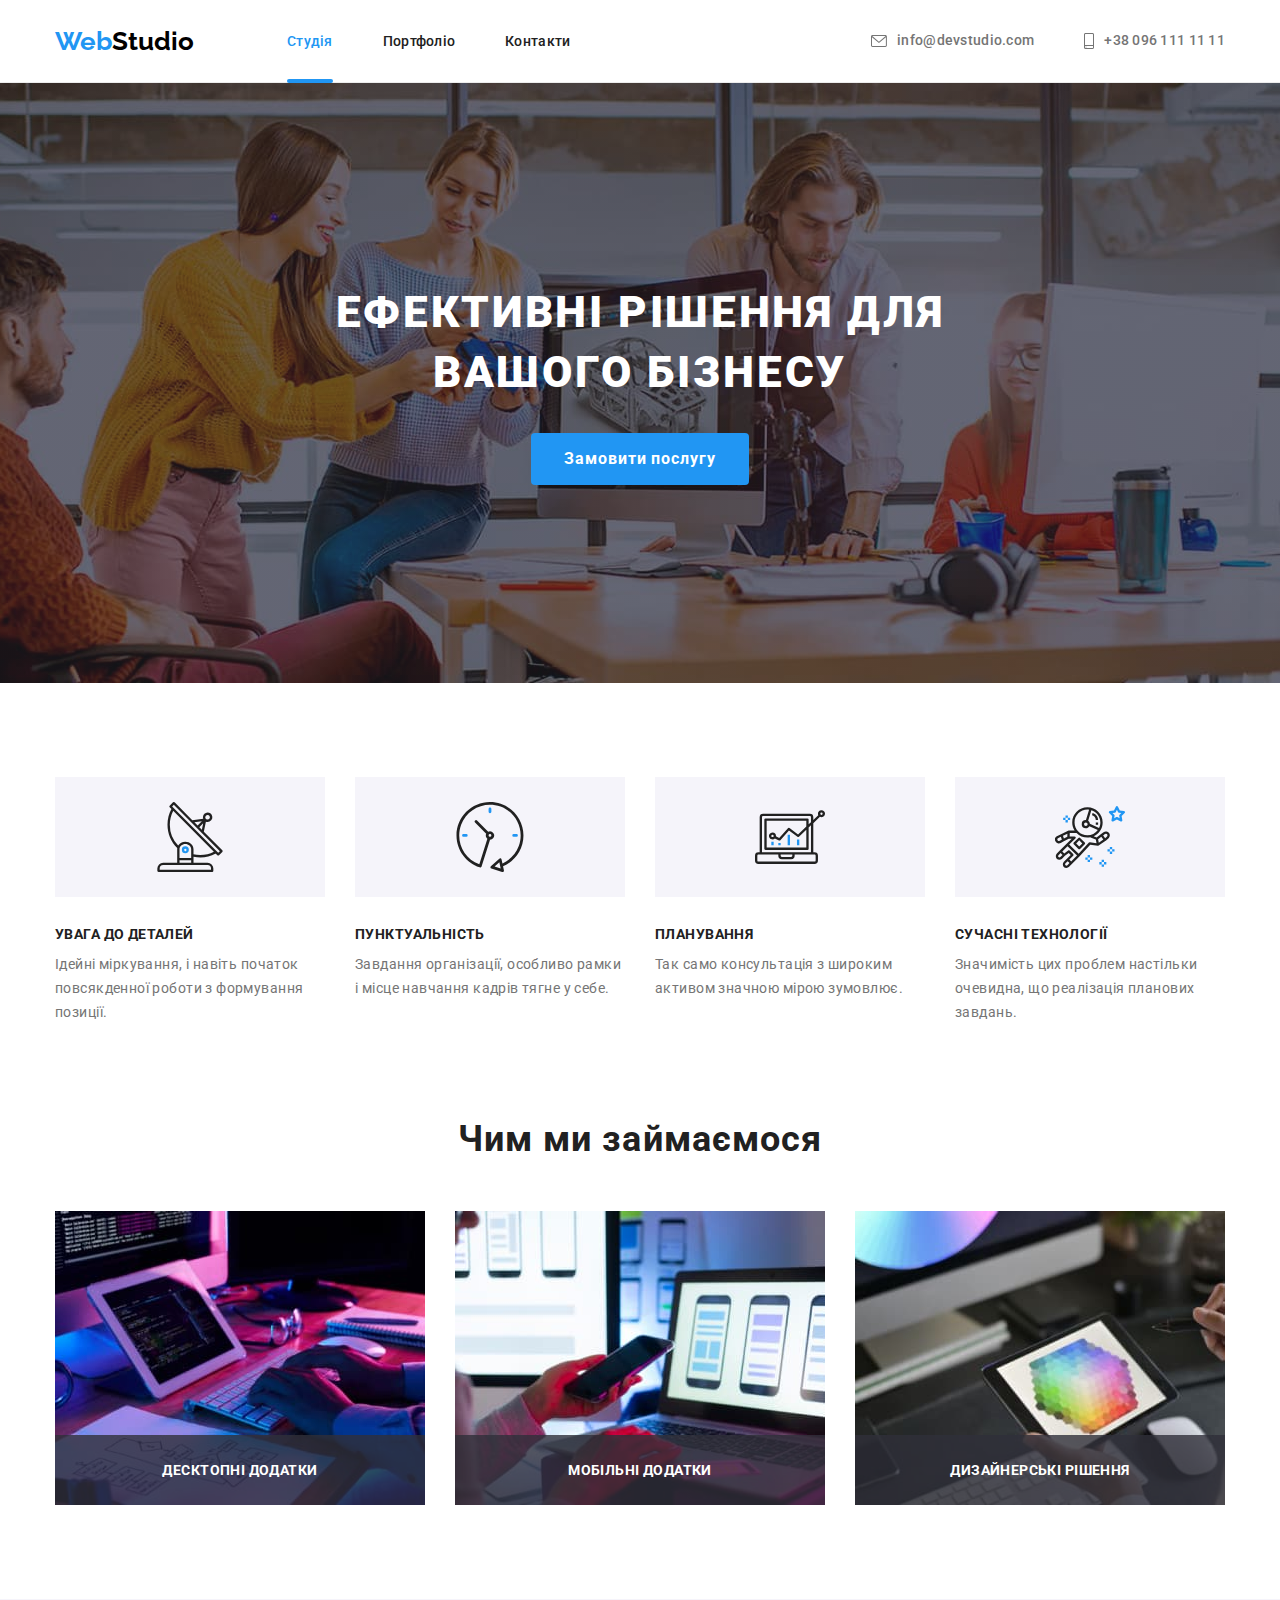
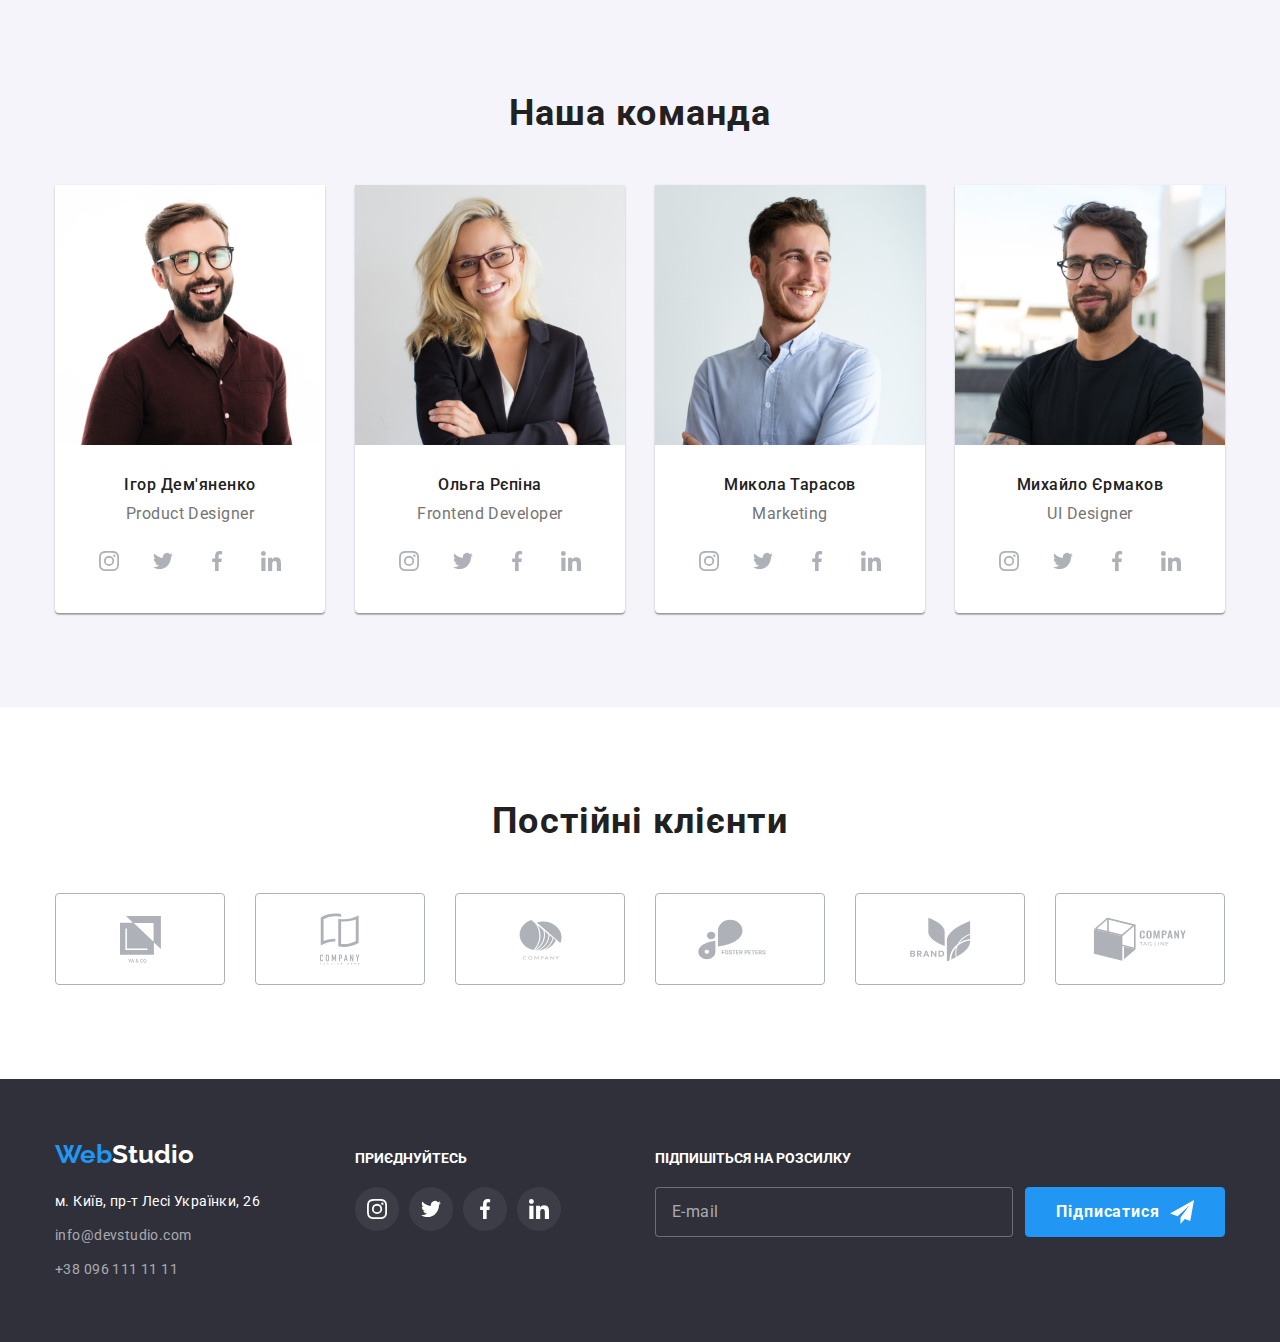
==== index.html @ d7170a90 "Initial commit" ====
<!DOCTYPE html>
<html lang="uk">
  <head>
    <meta charset="UTF-8" />
    <meta http-equiv="X-UA-Compatible" content="IE=edge" />
    <meta name="viewport" content="width=device-width, initial-scale=1.0" />
    <title>Веб Студія</title>
    <link rel="preconnect" href="https://fonts.googleapis.com" />
    <link rel="preconnect" href="https://fonts.gstatic.com" crossorigin />
    <link
      rel="stylesheet"
      href="https://fonts.googleapis.com/css2?family=Raleway:wght@700&family=Roboto:wght@400;500;700;900&display=swap"
    />
    <link
      rel="stylesheet"
      href="https://cdnjs.cloudflare.com/ajax/libs/modern-normalize/1.1.0/modern-normalize.min.css"
    />
    <link rel="stylesheet" href="./css/styles.css" />
  </head>

  <body>
    <header class="page-header">
      <div class="header container">
        <nav class="nav-header">
          <div class="header-logo">
            <a lang="en" href="./index.html" class="logo"
              >Web<span class="header-studio-logo">Studio</span></a
            >
          </div>
          <ul class="nav-list">
            <li class="nav-list-item">
              <a href="#" class="link current">Студія</a>
            </li>
            <li class="nav-list-item">
              <a href="./portfolio.html" class="link">Портфоліо</a>
            </li>
            <li class="nav-list-item"><a href="#" class="link">Контакти</a></li>
          </ul>
        </nav>
        <ul class="header-contacts">
          <li>
            <a href="mailto:info@devstudio.com" class="header-link">
              <svg class="icon-link" width="16" height="12">
                <use href="./images/symbol-defs2.svg#icon-envelope1"></use></svg
              >info@devstudio.com</a
            >
          </li>
          <li>
            <a href="tel:+380961111111" class="header-link">
              <svg class="icon-link" width="10" height="16">
                <use href="./images/symbol-defs2.svg#icon-smartphone"></use>
              </svg>
              +38 096 111 11 11</a
            >
          </li>
        </ul>
      </div>
    </header>
    <main>
      <section class="hero">
        <h1 class="main-heading">Ефективні рішення для вашого бізнесу</h1>
        <button type="button" class="hero-btn" data-modal-open>
          Замовити послугу
        </button>
      </section>
      <section class="properties">
        <div class="properties-style container">
          <h2 class="hidden">Особливості</h2>

          <ul class="property-list">
            <li class="propery-item">
              <div class="property-icon">
                <svg width="70" height="70">
                  <use href="./images/symbol-defs2.svg#icon-antenna"></use>
                </svg>
              </div>
              <h3 class="property-title">УВАГА ДО ДЕТАЛЕЙ</h3>
              <p class="property-dscr">
                Ідейні міркування, і навіть початок повсякденної роботи з
                формування позиції.
              </p>
            </li>
            <li class="propery-item">
              <div class="property-icon">
                <svg width="70" height="70">
                  <use href="./images/symbol-defs2.svg#icon-clock"></use>
                </svg>
              </div>
              <h3 class="property-title">ПУНКТУАЛЬНІСТЬ</h3>
              <p class="property-dscr">
                Завдання організації, особливо рамки і місце навчання кадрів
                тягне у себе.
              </p>
            </li>
            <li class="propery-item">
              <div class="property-icon">
                <svg width="70" height="70">
                  <use href="./images/symbol-defs2.svg#icon-diagram"></use>
                </svg>
              </div>
              <h3 class="property-title">ПЛАНУВАННЯ</h3>
              <p class="property-dscr">
                Так само консультація з широким активом значною мірою зумовлює.
              </p>
            </li>
            <li class="propery-item">
              <div class="property-icon">
                <svg width="70" height="70">
                  <use href="./images/symbol-defs2.svg#icon-astronaut"></use>
                </svg>
              </div>
              <h3 class="property-title">СУЧАСНІ ТЕХНОЛОГІЇ</h3>
              <p class="property-dscr">
                Значимість цих проблем настільки очевидна, що реалізація
                планових завдань.
              </p>
            </li>
          </ul>
        </div>
      </section>
      <section class="whatwedo-section">
        <div class="whatwedo-styles container">
          <h2 class="whatwedo title">Чим ми займаємося</h2>
          <ul class="whatwedo-list">
            <li>
              <div class="whatwedo-dscr-wrap">
                <img
                  src="./images/img.what.we.do1.jpg"
                  alt="Розробник працюе над вебсайтом"
                  width="370"
                />
                <p class="whatwedo-dscr">Десктопні додатки</p>
              </div>
            </li>
            <li>
              <div class="whatwedo-dscr-wrap">
                <img
                  src="./images/img.what.we.do2.jpg"
                  alt="Розробник працює над додатком"
                  width="370"
                />
                <p class="whatwedo-dscr">Мобільні додатки</p>
              </div>
            </li>
            <li>
              <div class="whatwedo-dscr-wrap">
                <img
                  src="./images/img.wkhat.we.do3.jpg"
                  alt="Дизайнер обирає колір"
                  width="370"
                />
                <p class="whatwedo-dscr">Дизайнерські рішення</p>
              </div>
            </li>
          </ul>
        </div>
      </section>
      <section class="ourteam-section">
        <div class="ourteam-block container">
          <h2 class="ourteam title">Наша команда</h2>
          <ul class="ourteam-list">
            <li class="ourteam-item">
              <img
                src="./images/img.our.team1.jpg"
                alt="Ігор Дем'яненко"
                width="270"
              />
              <h3 class="name">Ігор Дем'яненко</h3>
              <p class="position" lang="en">Product Designer</p>
              <ul class="card-list">
                <li class="card-list-item">
                  <a
                    href="#"
                    target="_blank"
                    rel="noopener noreffer nofollow"
                    class="card-link"
                    ><svg class="icon-card" width="20" height="20">
                      <use
                        href="./images/symbol-defs2.svg#icon-instagram"
                      ></use></svg
                  ></a>
                </li>
                <li class="card-list-item">
                  <a
                    href="#"
                    target="_blank"
                    rel="noopener noreffer nofollow"
                    class="card-link"
                  >
                    <svg class="icon-card" width="20" height="20">
                      <use href="./images/symbol-defs2.svg#icon-twitter"></use>
                    </svg>
                  </a>
                </li>
                <li class="card-list-item">
                  <a
                    href="#"
                    target="_blank"
                    rel="noopener noreffer nofollow"
                    class="card-link"
                  >
                    <svg class="icon-card" width="20" height="20">
                      <use href="./images/symbol-defs2.svg#icon-facebook"></use>
                    </svg>
                  </a>
                </li>
                <li class="card-list-item">
                  <a
                    href="#"
                    target="_blank"
                    rel="noopener noreffer nofollow"
                    class="card-link"
                  >
                    <svg class="icon-card" width="20" height="20">
                      <use href="./images/symbol-defs2.svg#icon-linkedin"></use>
                    </svg>
                  </a>
                </li>
              </ul>
            </li>
            <li class="ourteam-item">
              <img
                src="./images/img.our.team2.jpg"
                alt="Ольга Рєпіна"
                width="270"
              />
              <h3 class="name">Ольга Рєпіна</h3>
              <p class="position" lang="en">Frontend Developer</p>
              <ul class="card-list">
                <li class="card-list-item">
                  <a
                    href="#"
                    target="_blank"
                    rel="noopener noreffer nofollow"
                    class="card-link"
                  >
                    <svg class="icon-card" width="20" height="20">
                      <use
                        href="./images/symbol-defs2.svg#icon-instagram"
                      ></use>
                    </svg>
                  </a>
                </li>
                <li class="card-list-item">
                  <a
                    href="#"
                    target="_blank"
                    rel="noopener noreffer nofollow"
                    class="card-link"
                  >
                    <svg class="icon-card" width="20" height="20">
                      <use href="./images/symbol-defs2.svg#icon-twitter"></use>
                    </svg>
                  </a>
                </li>
                <li class="card-list-item">
                  <a
                    href="#"
                    target="_blank"
                    rel="noopener noreffer nofollow"
                    class="card-link"
                  >
                    <svg class="icon-card" width="20" height="20">
                      <use href="./images/symbol-defs2.svg#icon-facebook"></use>
                    </svg>
                  </a>
                </li>
                <li class="card-list-item">
                  <a
                    href="#"
                    target="_blank"
                    rel="noopener noreffer nofollow"
                    class="card-link"
                  >
                    <svg class="icon-card" width="20" height="20">
                      <use href="./images/symbol-defs2.svg#icon-linkedin"></use>
                    </svg>
                  </a>
                </li>
              </ul>
            </li>
            <li class="ourteam-item">
              <img
                src="./images/img.our.team3.jpg"
                alt="Микола Тарасов"
                width="270"
              />
              <h3 class="name">Микола Тарасов</h3>
              <p class="position" lang="en">Marketing</p>
              <ul class="card-list">
                <li class="card-list-item">
                  <a
                    href="#"
                    target="_blank"
                    rel="noopener noreffer nofollow"
                    class="card-link"
                  >
                    <svg class="icon-card" width="20" height="20">
                      <use
                        href="./images/symbol-defs2.svg#icon-instagram"
                      ></use>
                    </svg>
                  </a>
                </li>
                <li class="card-list-item">
                  <a
                    href="#"
                    target="_blank"
                    rel="noopener noreffer nofollow"
                    class="card-link"
                  >
                    <svg class="icon-card" width="20" height="20">
                      <use href="./images/symbol-defs2.svg#icon-twitter"></use>
                    </svg>
                  </a>
                </li>
                <li class="card-list-item">
                  <a
                    href="#"
                    target="_blank"
                    rel="noopener noreffer nofollow"
                    class="card-link"
                  >
                    <svg class="icon-card" width="20" height="20">
                      <use href="./images/symbol-defs2.svg#icon-facebook"></use>
                    </svg>
                  </a>
                </li>
                <li class="card-list-item">
                  <a
                    href="#"
                    target="_blank"
                    rel="noopener noreffer nofollow"
                    class="card-link"
                  >
                    <svg class="icon-card" width="20" height="20">
                      <use href="./images/symbol-defs2.svg#icon-linkedin"></use>
                    </svg>
                  </a>
                </li>
              </ul>
            </li>
            <li class="ourteam-item">
              <img
                src="./images/img.our.team4.jpg"
                alt="Михайло Єрмаков"
                width="270"
              />
              <h3 class="name">Михайло Єрмаков</h3>
              <p class="position" lang="en">UI Designer</p>
              <ul class="card-list">
                <li class="card-list-item">
                  <a
                    href="#"
                    target="_blank"
                    rel="noopener noreffer nofollow"
                    class="card-link"
                  >
                    <svg class="icon-card" width="20" height="20">
                      <use
                        href="./images/symbol-defs2.svg#icon-instagram"
                      ></use>
                    </svg>
                  </a>
                </li>
                <li class="card-list-item">
                  <a
                    href="#"
                    target="_blank"
                    rel="noopener noreffer nofollow"
                    class="card-link"
                  >
                    <svg class="icon-card" width="20" height="20">
                      <use href="./images/symbol-defs2.svg#icon-twitter"></use>
                    </svg>
                  </a>
                </li>
                <li class="card-list-item">
                  <a
                    href="#"
                    target="_blank"
                    rel="noopener noreffer nofollow"
                    class="card-link"
                  >
                    <svg class="icon-card" width="20" height="20">
                      <use href="./images/symbol-defs2.svg#icon-facebook"></use>
                    </svg>
                  </a>
                </li>
                <li class="card-list-item">
                  <a
                    href="#"
                    target="_blank"
                    rel="noopener noreffer nofollow"
                    class="card-link"
                  >
                    <svg class="icon-card" width="20" height="20">
                      <use href="./images/symbol-defs2.svg#icon-linkedin"></use>
                    </svg>
                  </a>
                </li>
              </ul>
            </li>
          </ul>
        </div>
      </section>
      <section class="our-clients">
        <div class="container">
          <h2 class="clients title">Постійні клієнти</h2>
          <ul class="clients-list">
            <li class="clients-list-item">
              <a
                href="#"
                target="_blank"
                rel="noopener noreffer nofollow"
                class="clients-link"
              >
                <svg class="icon-clients" width="41" height="47">
                  <use href="./images/symbol-defs2.svg#icon-group1"></use>
                </svg>
              </a>
            </li>
            <li class="clients-list-item">
              <a
                href="#"
                target="_blank"
                rel="noopener noreffer nofollow"
                class="clients-link"
              >
                <svg class="icon-clients" width="40" height="52">
                  <use href="./images/symbol-defs2.svg#icon-group2"></use>
                </svg>
              </a>
            </li>
            <li class="clients-list-item">
              <a
                href="#"
                target="_blank"
                rel="noopener noreffer nofollow"
                class="clients-link"
              >
                <svg class="icon-clients" width="43" height="41">
                  <use href="./images/symbol-defs2.svg#icon-group3"></use>
                </svg>
              </a>
            </li>
            <li class="clients-list-item">
              <a
                href="#"
                target="_blank"
                rel="noopener noreffer nofollow"
                class="clients-link"
              >
                <svg class="icon-clients" width="84" height="41">
                  <use href="./images/symbol-defs2.svg#icon-group4"></use>
                </svg>
              </a>
            </li>
            <li class="clients-list-item">
              <a
                href="#"
                target="_blank"
                rel="noopener noreffer nofollow"
                class="clients-link"
              >
                <svg class="icon-clients" width="63" height="45">
                  <use href="./images/symbol-defs2.svg#icon-group5"></use>
                </svg>
              </a>
            </li>
            <li class="clients-list-item">
              <a
                href="#"
                target="_blank"
                rel="noopener noreffer nofollow"
                class="clients-link"
              >
                <svg class="icon-clients" width="94" height="44">
                  <use href="./images/symbol-defs2.svg#icon-group6"></use>
                </svg>
              </a>
            </li>
          </ul>
        </div>
      </section>
    </main>
    <footer class="footer">
      <div class="footer-items container">
        <div class="footer-blocks-item">
          <div class="logo-footer">
            <a lang="en" href="./index.html" class="logo"
              >Web<span class="footer-studio-logo">Studio</span>
            </a>
          </div>
          <address class="adress">
            <ul class="adress-list">
              <li>
                <a
                  href="https://www.google.com/maps/place/Lesi+Ukrainky+Blvd,+26,+Kyiv,+Ukraine,+02000/@50.4265605,30.5364733,16.65z/data=!4m5!3m4!1s0x40d4cf0e033ecbe9:0x57a4dffefec77da0!8m2!3d50.4265807!4d30.5383858"
                  class="adress-link"
                  target="_blank"
                  rel="noreferrer noopener"
                  >м. Київ, пр-т Лесі Українки, 26
                </a>
              </li>
              <li>
                <a href="mailto:info@devstudio.com" class="footer-link"
                  >info@devstudio.com
                </a>
              </li>
              <li>
                <a href="tel:+380961111111" class="footer-link"
                  >+38 096 111 11 11
                </a>
              </li>
            </ul>
          </address>
        </div>
        <div class="footer-blocks-item">
          <p class="join-item">приєднуйтесь</p>
          <ul class="footer-social-list">
            <li class="social-item">
              <a
                href="#"
                target="_blank"
                rel="noopener noreffer nofollow"
                class="footer-social-link"
              >
                <svg class="icon-social" width="20" height="20">
                  <use href="./images/symbol-defs2.svg#icon-instagram"></use>
                </svg>
              </a>
            </li>
            <li class="social-item">
              <a
                href="#"
                target="_blank"
                rel="noopener noreffer nofollow"
                class="footer-social-link"
              >
                <svg class="icon-social" width="20" height="20">
                  <use href="./images/symbol-defs2.svg#icon-twitter"></use>
                </svg>
              </a>
            </li>
            <li class="social-item">
              <a
                href="#"
                target="_blank"
                rel="noopener noreffer nofollow"
                class="footer-social-link"
              >
                <svg class="icon-social" width="20" height="20">
                  <use href="./images/symbol-defs2.svg#icon-facebook"></use>
                </svg>
              </a>
            </li>
            <li class="social-item">
              <a
                href="#"
                target="_blank"
                rel="noopener noreffer nofollow"
                class="footer-social-link"
              >
                <svg class="icon-social" width="20" height="20">
                  <use href="./images/symbol-defs2.svg#icon-linkedin"></use>
                </svg>
              </a>
            </li>
          </ul>
        </div>
        <div class="footer-blocks-item">
          <p class="join-item">Підпишіться на розсилку</p>
          <form
            name="signup_form"
            class="signup_form"
            autocomplete="off"
            novalidate
          >
            <input
              type="email"
              class="footer-input"
              name="email"
              placeholder="E-mail"
            />
            <button type="submit" class="btn-submit">
              Підписатися
              <svg class="icon-submit" width="24" height="24">
                <use href="./images/symbol-defs2.svg#icon-icon-send"></use>
              </svg>
            </button>
          </form>
        </div>
      </div>
    </footer>
    <div class="backdrop is-hidden" data-modal>
      <div class="modal">
        <button type="button" class="btn-modal-close" data-modal-close>
          <svg width="18" height="18">
            <use href="./images/symbol-defs2.svg#icon-close-black"></use>
          </svg>
        </button>
        <p class="modal-title">Залиште свої дані, ми вам передзвонимо</p>
        <form>
          <div class="modal-label">
            <label for="user_name">Ім'я</label>
            <div class="input-wrap">
              <input type="text" name="user_name" id="user_name" />
              <svg width="18" height="18" class="icon-input">
                <use
                  href="./images/symbol-defs2.svg#icon-person-black-18dp-1"
                ></use>
              </svg>
            </div>
          </div>
          <div class="modal-label">
            <label for="user_tel">Телефон</label>
            <div class="input-wrap">
              <input type="tel" name="phone" id="user_tel" />
              <svg width="18" height="18" class="icon-input">
                <use
                  href="./images/symbol-defs2.svg#icon-phone-black-18dp-1"
                ></use>
              </svg>
            </div>
          </div>
          <div class="modal-label">
            <label for="user_email">Пошта</label>
            <div class="input-wrap">
              <input type="email" name="email" id="user_email" />
              <svg width="18" height="18" class="icon-input">
                <use
                  href="./images/symbol-defs2.svg#icon-email-black-18dp-1"
                ></use>
              </svg>
            </div>
          </div>

          <label class="modal-label">
            Коментар
            <textarea
              name="feedback"
              class="zoom"
              rows="5"
              placeholder="Введіть текст"
            ></textarea>
          </label>
          <label class="checkbox-label">
            <input
              type="checkbox"
              class="checkbox"
              name="mark-box"
              value="agreement"
            />
            <span class="icon"></span>
            Погоджуюся з розсилкою та приймаю
            <a href="" class="input-link"> Умови договору</a>
          </label>
          <button type="submit" class="modal-btn">Відправити</button>
        </form>
      </div>
    </div>
    <script src="./js/modal.js"></script>
  </body>
</html>
---- css/styles.css ----
/* #FFFFFF main-white */
/* #2196F3  main-blue*/
/* #212121  title-black*/
/* #757575  primery-text-color*/
/* #EEEEEE btns-grey */
/* #F5F4FA ourteam-background */
/* #000000 logo-black */
/* #2F303A footer-hero-bckgrnd-blck */
:root {
    --primery-text-color: #757575;
    --title-black-color: #212121;
    --main-white-coloor: #FFFFFF;
    --main-blue-color: #2196F3;
    --logo-black-color: #000000;
    --footer-hero-background-color: #2F303A;
    --ourteam-background-color: #F5F4FA;
    --buttons-grey-color: #EEEEEE;
    --footer-link-color: rgba(255, 255, 255, 0.6);
    --header-border-line: #ECECEC;
    --filter-background-color: #F5F5F5
}

body {
    font-family: 'Roboto', sans-serif;
    background-color: var(--main-white-coloor);
    color: var(--primery-text-color);
}

ul {
    list-style: none;
    padding-left: 0;
}

h1,
h2,
h3,
h4,
h5,
h6,
p,
ul {
    margin: 0;
}

.container {
    width: 1200px;
    padding-left: 15px;
    padding-right: 15px;
    margin-right: auto;
    margin-left: auto;
}

.page-header {
    border-bottom: 1px solid var(--header-border-line);
    align-items: center;
}

.header {
    display: flex;
    align-items: center;
    justify-content: space-between;
}

.header-logo {
    margin-right: 93px;
    display: flex;
    align-items: center;

}

.header-studio-logo {
    transition: color 250ms cubic-bezier(0.4, 0, 0.2, 1);
}

.header-studio-logo {
    color: var(--logo-black-color);
}

.nav-header {
    display: flex;
}

.nav-list {
    display: flex;
    align-items: center;
}

.link {
    display: block;
    padding: 35px 0 35px 0;
}

.nav-list li:not(:first-child) {
    margin-left: 50px;

}

.header-contacts {
    display: flex;

}

.header-contacts li:not(:first-child) {
    margin-left: 50px;

}

.logo {
    font-family: 'Raleway', sans-serif;
    font-weight: 700;
    font-size: 26px;
    line-height: 1.19;
    text-decoration: none;
    color: var(--main-blue-color);
    transition: color 250ms cubic-bezier(0.4, 0, 0.2, 1);
    ;

}


.logo:hover .header-studio-logo,
.logo:focus .header-studio-logo {
    color: var(--main-blue-color);
}




.nav-list .link.current {
    position: relative;
    color: var(--main-blue-color);
}

.nav-list .link {
    font-family: 'Roboto', sans-serif;
    font-style: normal;
    font-weight: 500;
    font-size: 14px;
    line-height: 0.88;
    letter-spacing: 0.02em;
    color: var(--title-black-color);
    text-decoration: none;
    transition: color 250ms cubic-bezier(0.4, 0, 0.2, 1);
    ;
}

.link:hover,
.link:focus {
    color: var(--main-blue-color);
}


.nav-list .link.current::after {
    content: '';
    position: absolute;
    display: inline-block;
    bottom: -1px;
    left: 0;
    width: 100%;
    height: 4px;
    border-radius: 2px;
    background-color: var(--main-blue-color);

}

.header-contacts .header-link {
    font-family: 'Roboto', sans-serif;
    font-style: normal;
    font-weight: 500;
    display: flex;
    align-items: center;
    font-size: 14px;
    line-height: 1.14;
    letter-spacing: 0.02em;
    color: var(--primery-text-color);
    text-decoration: none;
    transition: color 250ms cubic-bezier(0.4, 0, 0.2, 1);
}

.header-link:hover,
.header-link:focus {
    color: var(--main-blue-color);
}

.icon-link {
    margin-right: 10px;
    fill: currentColor;
}


/* hero section */
.hero {
    background-color: #C4C4C4;
    text-align: center;
    padding: 200px 0 200px 0;
    background-image: linear-gradient(to right, rgba(47, 48, 58, 0.4), rgba(47, 48, 58, 0.4)), url(../images/background.img.jpg);
    height: 600px;
    max-width: 1600px;
    margin-left: auto;
    margin-right: auto;
    background-size: cover;
    background-position: center;
    background-repeat: no-repeat;
}

.main-heading {
    font-family: 'Roboto', sans-serif;
    font-style: normal;
    font-weight: 900;
    font-size: 44px;
    line-height: 1.36;

    letter-spacing: 0.06em;
    text-transform: uppercase;
    color: var(--main-white-coloor);
    margin-bottom: 30px;
    margin-left: auto;
    margin-right: auto;

    max-width: 696px;
}

.hero-btn {
    background-color: var(--main-blue-color);
    font-family: 'Roboto', sans-serif;
    font-style: normal;
    font-weight: 700;
    font-size: 16px;
    line-height: 1.88;
    align-items: center;
    text-align: center;
    letter-spacing: 0.06em;
    color: var(--main-white-coloor);
    cursor: pointer;

    border: 1px solid transparent;
    border-radius: 4px;
    display: inline-block;
    padding: 10px 32px;
    min-width: 216px;
}

.hero-btn:hover,
.hero-btn:focus {
    box-shadow: 0px 4px 4px rgba(0, 0, 0, 0.15);
}

.hero-btn:active {
    background-color: #188CE8;
}

/* section особливості */
.hidden {
    position: absolute;
    width: 1px;
    height: 1px;
    margin: -1px;
    border: 0;
    padding: 0;

    white-space: nowrap;
    clip-path: inset(100%);
    clip: rect(0 0 0 0);
    overflow: hidden;
}

.properties {

    padding: 94px 0 94px 0;

}

.property-list {
    display: flex;
    gap: 30px;
}

.property-icon {
    display: flex;
    width: 270px;
    height: 120px;
    background-color: var(--ourteam-background-color);
    justify-content: center;
    align-items: center;
    margin-bottom: 30px;
}

.property-item {
    max-width: 270px;
}

.property-title {
    font-family: 'Roboto', sans-serif;
    font-style: normal;
    font-weight: 700;
    font-size: 14px;
    line-height: 1.14;
    letter-spacing: 0.03em;
    text-transform: uppercase;
    color: var(--title-black-color);
    margin-bottom: 10px;
}

.property-dscr {
    font-size: 14px;
    line-height: 1.71;
    letter-spacing: 0.03em;
}

/* section Чим ми займаємося */
.whatwedo-section {
    padding-top: 0;
    padding-bottom: 94px;

}

.title {
    font-family: 'Roboto', sans-serif;
    font-style: normal;
    font-weight: 700;
    font-size: 36px;
    line-height: 1.166;
    text-align: center;
    letter-spacing: 0.03em;
    color: var(--title-black-color);
    margin-bottom: 50px;
}



.whatwedo-list {
    display: flex;
    justify-content: space-between;
    gap: 30px;
}

.whatwedo-dscr-wrap {
    position: relative;
}

.whatwedo-list img {
    display: block;

}

.whatwedo-dscr {
    position: absolute;
    bottom: 0;
    left: 0;
    width: 100%;
    height: 70px;
    display: flex;
    justify-content: center;
    align-items: center;
    text-transform: uppercase;
    font-family: 'Roboto', sans-serif;
    font-weight: 700;
    font-size: 14px;
    line-height: 1.17;
    letter-spacing: 0.03em;
    background-color: rgba(47, 48, 58, 0.8);
    color: var(--main-white-coloor);
}

/* section Наша команда */
.ourteam-section {
    padding: 94px 0 94px 0;
    background-color: var(--ourteam-background-color);
}



.ourteam-list {
    display: flex;
    justify-content: space-between;
    gap: 30px;

}

.ourteam-item {
    background: #FFFFFF;
    box-shadow: 0px 2px 1px rgba(0, 0, 0, 0.2), 0px 1px 1px rgba(0, 0, 0, 0.14), 0px 1px 3px rgba(0, 0, 0, 0.12);
    border-radius: 0px 0px 4px 4px;

}

.ourteam-item img {
    display: block;
    margin-bottom: 30px;
}


.name {
    font-family: 'Roboto', sans-serif;
    font-style: normal;
    font-weight: 500;
    font-size: 16px;
    line-height: 1.19;
    letter-spacing: 0.03em;
    color: var(--title-black-color);
    text-align: center;
    margin-bottom: 10px;
}

.position {
    font-size: 16px;
    line-height: 1.19;
    letter-spacing: 0.03em;
    text-align: center;
    margin-bottom: 16px;
}

.card-list {
    display: flex;
    justify-content: center;
    gap: 10px;
    margin-bottom: 30px;
}


.card-list-item {
    width: 44px;
    height: 44px;
}

.card-link {
    fill: currentColor;
}

.card-link {
    display: flex;
    justify-content: center;
    align-items: center;
    width: 100%;
    height: 100%;
    color: #AFB1B8;
    border-radius: 50%;
    transition: background-color 250ms cubic-bezier(0.4, 0, 0.2, 1), color 250ms cubic-bezier(0.4, 0, 0.2, 1);
}

.card-link:hover,
.card-link:focus {
    background-color: var(--main-blue-color);
    color: var(--main-white-coloor);

}

/* our clients */
.our-clients {
    padding-top: 94px;
    padding-bottom: 94px;
}

.clients-list {
    display: flex;
    justify-content: center;
    gap: 30px;
}

.clients-list-item {
    width: 170px;
    height: 92px;

}

.clients-link {
    display: flex;
    color: #AFB1B8;
    border: 1px solid #AFB1B8;
    border-radius: 4px;
    justify-content: center;
    align-items: center;
    width: 100%;
    height: 100%;
    transition: color 250ms cubic-bezier(0.4, 0, 0.2, 1), border-color 250ms cubic-bezier(0.4, 0, 0.2, 1);
}

.icon-clients {
    fill: currentColor;
}

.clients-link:hover,
.clients-link:focus {
    color: var(--main-blue-color);
    border-color: var(--main-blue-color);
}



/* footer */
.footer-items {
    display: flex;

    align-items: baseline;

}

.join-item {
    font-size: 14px;
    font-weight: 700;
    line-height: 1.14;
    text-transform: uppercase;
    color: var(--main-white-coloor);
    margin-bottom: 20px;
}

.footer-social-list {
    display: flex;
    justify-content: flex-start;
    gap: 10px;
}

.social-item {
    width: 44px;
    height: 44px;
}

.footer-social-link {
    display: flex;
    justify-content: center;
    align-items: center;
    color: var(--main-white-coloor);
    width: 100%;
    height: 100%;
    border-radius: 50%;
    background-color: #FFFFFF10;
    transition: background-color 250ms cubic-bezier(0.4, 0, 0.2, 1);
}

.footer-social-link:hover,
.footer-social-link:focus {
    background-color: var(--main-blue-color);
}

.icon-social {
    fill: currentColor;
}

.logo:hover .footer-studio-logo,
.logo:focus .footer-studio-logo {
    color: var(--main-blue-color);
}

.footer {
    background-color: var(--footer-hero-background-color);
    padding: 60px 0 60px 0;
}

.footer-blocks-item:first-child {
    margin-right: 95px;
}

.footer-blocks-item:last-child {
    margin-left: auto;
}

.footer-studio-logo {
    color: var(--main-white-coloor);
    transition: color 250ms cubic-bezier(0.4, 0, 0.2, 1);

}

.logo-footer {
    margin-bottom: 20px;
}

.adress-link {
    font-family: 'Roboto', sans-serif;
    font-style: normal;
    font-size: 14px;
    line-height: 1.71;
    letter-spacing: 0.03em;
    color: var(--main-white-coloor);
    text-decoration: none;
    transition: color 250ms cubic-bezier(0.4, 0, 0.2, 1);
}

.adress-list li:not(:last-child) {
    margin-bottom: 10px;
}

.adress-link:hover,
.adress-link:focus {
    color: var(--main-blue-color);
}

.footer-link {
    font-family: 'Roboto', sans-serif;
    font-style: normal;
    font-size: 14px;
    line-height: 1.71;
    letter-spacing: 0.03em;
    color: var(--footer-link-color);
    text-decoration: none;
    transition: color 250ms cubic-bezier(0.4, 0, 0.2, 1);
}

.footer-link:hover,
.footer-link:focus {
    color: var(--main-blue-color);
}

.signup_form {
    display: flex;
}

.signup_form input {
    margin-right: 12px;
}

.footer-input {
    min-width: 358px;
    min-height: 50px;
    padding-left: 16px;
    outline: none;
    border: 1px solid rgba(255, 255, 255, 0.3);
    border-radius: 4px;
    font-family: 'Roboto', sans-serif;
    font-weight: 400;
    font-size: 16px;
    line-height: 1.25;
    letter-spacing: 0.03em;
    background-color: var(--footer-hero-background-color);
    color: var(--main-white-coloor);
    transition: border-color 250ms cubic-bezier(0.4, 0, 0.2, 1);
    ;

}

.footer-input:hover,
.footer-input:focus {
    border-color: #2196F3;
}

.footer-input::placeholder {
    font-family: 'Roboto', sans-serif;
    font-weight: 400;
    font-size: 16px;
    line-height: 1.25;
    letter-spacing: 0.03em;
    color: rgba(255, 255, 255, 0.6);
}

.btn-submit {
    display: flex;
    justify-content: center;
    align-items: center;
    min-width: 200px;
    min-height: 50px;
    padding: 0;
    font-family: 'Roboto', sans-serif;
    font-weight: 700;
    font-size: 16px;
    line-height: 1.88;
    letter-spacing: 0.06em;
    border: 1px solid var(--main-blue-color);
    border-radius: 4px;
    background-color: var(--main-blue-color);
    color: var(--main-white-coloor);
    gap: 10px;
    box-shadow: none;
    transition: shadow 250ms cubic-bezier(0.4, 0, 0.2, 1);
    cursor: pointer;
}

.btn-submit:hover,
.btn-submit:focus {
    box-shadow: 0 4px 4px 0 rgba(0, 0, 0, 0.25);
}

/* filter section */



.portfolio-sectiion {
    padding-top: 94px;
    padding-bottom: 94px;
}

.filer-btn-list {
    display: flex;
    justify-content: center;

    gap: 8px;
    margin-bottom: 50px;
}

.filter-btn {
    font-family: 'Roboto', sans-serif;
    font-style: normal;
    font-weight: 500;
    font-size: 16px;
    line-height: 1.62;
    text-align: center;
    letter-spacing: 0.03em;
    color: var(--title-black-color);
    background-color: var(--buttons-grey-color);
    cursor: pointer;
    border-color: transparent;
    padding: 6px 22px 6px 22px;
    border-radius: 4px;
    box-shadow: none;
    transition: background-color 250ms cubic-bezier(0.4, 0, 0.2, 1), color 250ms cubic-bezier(0.4, 0, 0.2, 1), box-shadow 250ms cubic-bezier(0.4, 0, 0.2, 1);
}

.filter-btn:hover,
.filter-btn:focus {
    background-color: var(--main-blue-color);
    color: var(--main-white-coloor);
    box-shadow: 0px 2px 2px rgba(0, 0, 0, 0.12), 0px 1px 2px rgba(0, 0, 0, 0.08), 0px 3px 1px rgba(0, 0, 0, 0.1);
}

.filter-list {
    display: flex;
    flex-wrap: wrap;


}

.filter-list li {


    margin-right: 30px;
    margin-bottom: 30px;
    width: 370px;
}


.filter-list li:nth-child(3n) {
    margin-right: 0;
}

.filter-list li:nth-last-child(-n+3) {
    margin-bottom: 0;
}

.filter-list img {
    display: block;
}

.filter-item {
    font-family: 'Roboto', sans-serif;
    font-style: normal;
    font-weight: 700;
    font-size: 18px;
    line-height: 2;
    letter-spacing: 0.06em;
    color: var(--title-black-color);
}

.card-border {
    background: #FFFFFF;
    border-left: 1px solid #EEEEEE;
    border-bottom: 1px solid #EEEEEE;
    border-right: 1px solid #EEEEEE;
    padding: 20px 24px 20px 24px;

}

.portfolio-card-link {
    display: block;
    text-decoration: none;
    box-shadow: none;
    transition: box-shadow 250ms cubic-bezier(0.4, 0, 0.2, 1);

}

.portfolio-card-link:hover,
.portfolio-card-link:focus {
    box-shadow: 1px 4px 6px rgba(0, 0, 0, 0.16), 0px 4px 4px rgba(0, 0, 0, 0.06), 0px 1px 1px rgba(0, 0, 0, 0.12);


}

.product-thumb {
    position: relative;
    overflow: hidden;
}

.product-dscr {
    position: absolute;
    display: inline-block;
    top: 0;
    left: 0;
    transform: translateY(100%);
    width: 100%;
    height: 100%;
    background-color: rgba(33, 150, 243, 0.9);
    font-family: 'Roboto', sans-serif;
    font-weight: 400;
    font-size: 18px;
    line-height: 1.56;
    letter-spacing: 0.03em;
    color: rgba(255, 255, 255, 1);
    padding: 63px 24px;
    transition: transform 250ms cubic-bezier(0.4, 0, 0.2, 1);
}



.portfolio-card-link:hover .product-dscr {
    transform: translateY(0);
}

.item-dscr {
    font-family: 'Roboto', sans-serif;
    font-style: normal;
    font-size: 16px;
    line-height: 1.88;
    letter-spacing: 0.03em;
    color: var(--primery-text-color);
    margin-top: 4px;
}

/* modal */


.backdrop {
    position: fixed;
    top: 0;
    left: 0;
    width: 100%;
    height: 100%;
    background-color: rgba(0, 0, 0, 0.2);
    opacity: 1;
    transition: opacity 250ms cubic-bezier(0.4, 0, 0.2, 1);
}

.modal {
    position: absolute;
    top: 50%;
    left: 50%;

    width: 528px;
    min-height: 581px;
    padding: 40px;
    border-radius: 4px;
    background-color: rgba(255, 255, 255, 1);
    transform: translate(-50%, -50%);
    transition: transform 250ms cubic-bezier(0.4, 0, 0.2, 1);

}



.modal form {
    display: flex;
    flex-direction: column;
}

.backdrop.is-hidden .modal {
    transform: translate(-50%, 100%);
}

.backdrop.is-hidden {
    opacity: 0;
    pointer-events: none;
}

.btn-modal-close {
    position: absolute;
    top: 8px;
    right: 8px;
    padding: 0;
    display: flex;
    justify-content: center;
    align-items: center;
    min-width: 30px;
    min-height: 30px;
    border: 1px solid rgba(0, 0, 0, 0.1);
    border-radius: 50%;
    background-color: rgba(255, 255, 255, 1);
    cursor: pointer;




}

.btn-modal-close svg {
    fill: var(--logo-black-color);
    transition: fill 250ms cubic-bezier(0.4, 0, 0.2, 1);
}

.btn-modal-close:hover svg,
.btn-modal-close:focus svg {
    fill: var(--main-blue-color);
}

.modal-title {
    text-align: center;
    margin-bottom: 12px;
    font-family: 'Roboto', sans-serif;
    font-weight: 700;
    font-size: 20px;
    line-height: 1.17;
    letter-spacing: 0.03em;
    color: rgba(33, 33, 33, 1)
}

.modal-label>label {
    display: block;
    margin-bottom: 4px;

}

.modal-label input {
    display: flex;
    flex-direction: column;
    border: 1px solid rgba(33, 33, 33, 0.2);
    border-radius: 4px;
    margin-bottom: 10px;

    width: 100%;
    height: 40px;
    font-weight: 400;
    font-size: 12px;
    line-height: 14.06px;
    letter-spacing: 0.01em;
    color: var(--logo-black-color);
    padding: 0 0 0 42px;
    outline: none;
    transition: border-color 250ms cubic-bezier(0.4, 0, 0.2, 1);

}


.modal-label input:focus {
    border-color: rgba(33, 150, 243, 1);
}



.input-wrap {
    position: relative;
}

.icon-input {
    position: absolute;
    top: 50%;
    left: 12px;
    transform: translateY(-50%);
    cursor: pointer;
    fill: rgba(33, 33, 33, 1);
    transition: fill 250ms cubic-bezier(0.4, 0, 0.2, 1);
}

input:focus+.icon-input {

    fill: rgba(33, 150, 243, 1);
}

.modal-coment,
.modal-label {
    font-weight: 400;
    font-size: 12px;
    line-height: 1.17;
    letter-spacing: 0.01em;

}

.zoom {
    height: 120px;
    width: 100%;
    resize: none;
    margin-top: 4px;
    margin-bottom: 20px;
    padding: 12px 16px;
    border: 1px solid rgba(33, 33, 33, 0.2);
    border-radius: 4px;
    font-size: 12px;
    line-height: 1.17;
    letter-spacing: 0.01em;
    color: var(--logo-black-color);
    outline: none;
    transition: border-color 250ms cubic-bezier(0.4, 0, 0.2, 1);

}

.zoom:focus {
    border-color: rgba(33, 150, 243, 1);
}

.zoom::placeholder {
    font-family: 'Roboto', sans-serif;
    font-weight: 400;
    font-size: 12px;
    line-height: 1.17;
    letter-spacing: 0.01em;
    color: rgba(117, 117, 117, 0.5);


}



.checkbox {
    appearance: none;
    position: absolute;

}

.icon {
    display: inline-block;
    width: 16px;
    height: 15px;
    border-radius: 2px;

    background-image: url(../images/Vector-use.svg);
    margin-left: 13px;
    margin-right: 7px;
}

.checkbox:focus+.icon {
    outline: 2px solid rgba(24, 140, 232, 1);
    ;
}




.checkbox:checked+.icon {
    background-image: url(../images/icon-check-use.svg);

}

.checkbox-label {
    display: flex;
    align-items: center;
    margin-bottom: 30px;
    font-weight: 400;
    font-size: 14px;
    line-height: 24px;
    letter-spacing: 0.03em;
    height: 24px;
}

.input-link {
    position: relative;
    display: block;
    margin-left: 4px;
    text-decoration: none;
    color: rgba(33, 150, 243, 1);

}


.input-link:after {
    content: '';
    position: absolute;
    display: inline-block;
    bottom: 4px;
    left: 0;
    width: 100%;
    height: 0.5px;
    background-color: rgba(33, 150, 243, 1);
}

.modal-btn {
    margin: auto;
    padding: 0;
    display: flex;
    align-items: center;
    justify-content: center;
    width: 200px;
    height: 50px;
    font-family: 'Roboto', sans-serif;
    font-weight: 700;
    font-size: 16px;
    line-height: 30px;
    letter-spacing: 0.06em;
    color: var(--main-white-coloor);

    border: var(--main-white-coloor);
    cursor: pointer;
    background-color: var(--main-blue-color);
    border-radius: 4px;
    box-shadow: none;
    transition: box-shadow 250ms cubic-bezier(0.4, 0, 0.2, 1), background-color 250ms cubic-bezier(0.4, 0, 0.2, 1);

}

.modal-btn:hover,
.modal-btn:focus {
    box-shadow: 0 4px 4px 0 rgba(0, 0, 0, 0.15);
    background-color: rgba(24, 140, 232, 1);
}
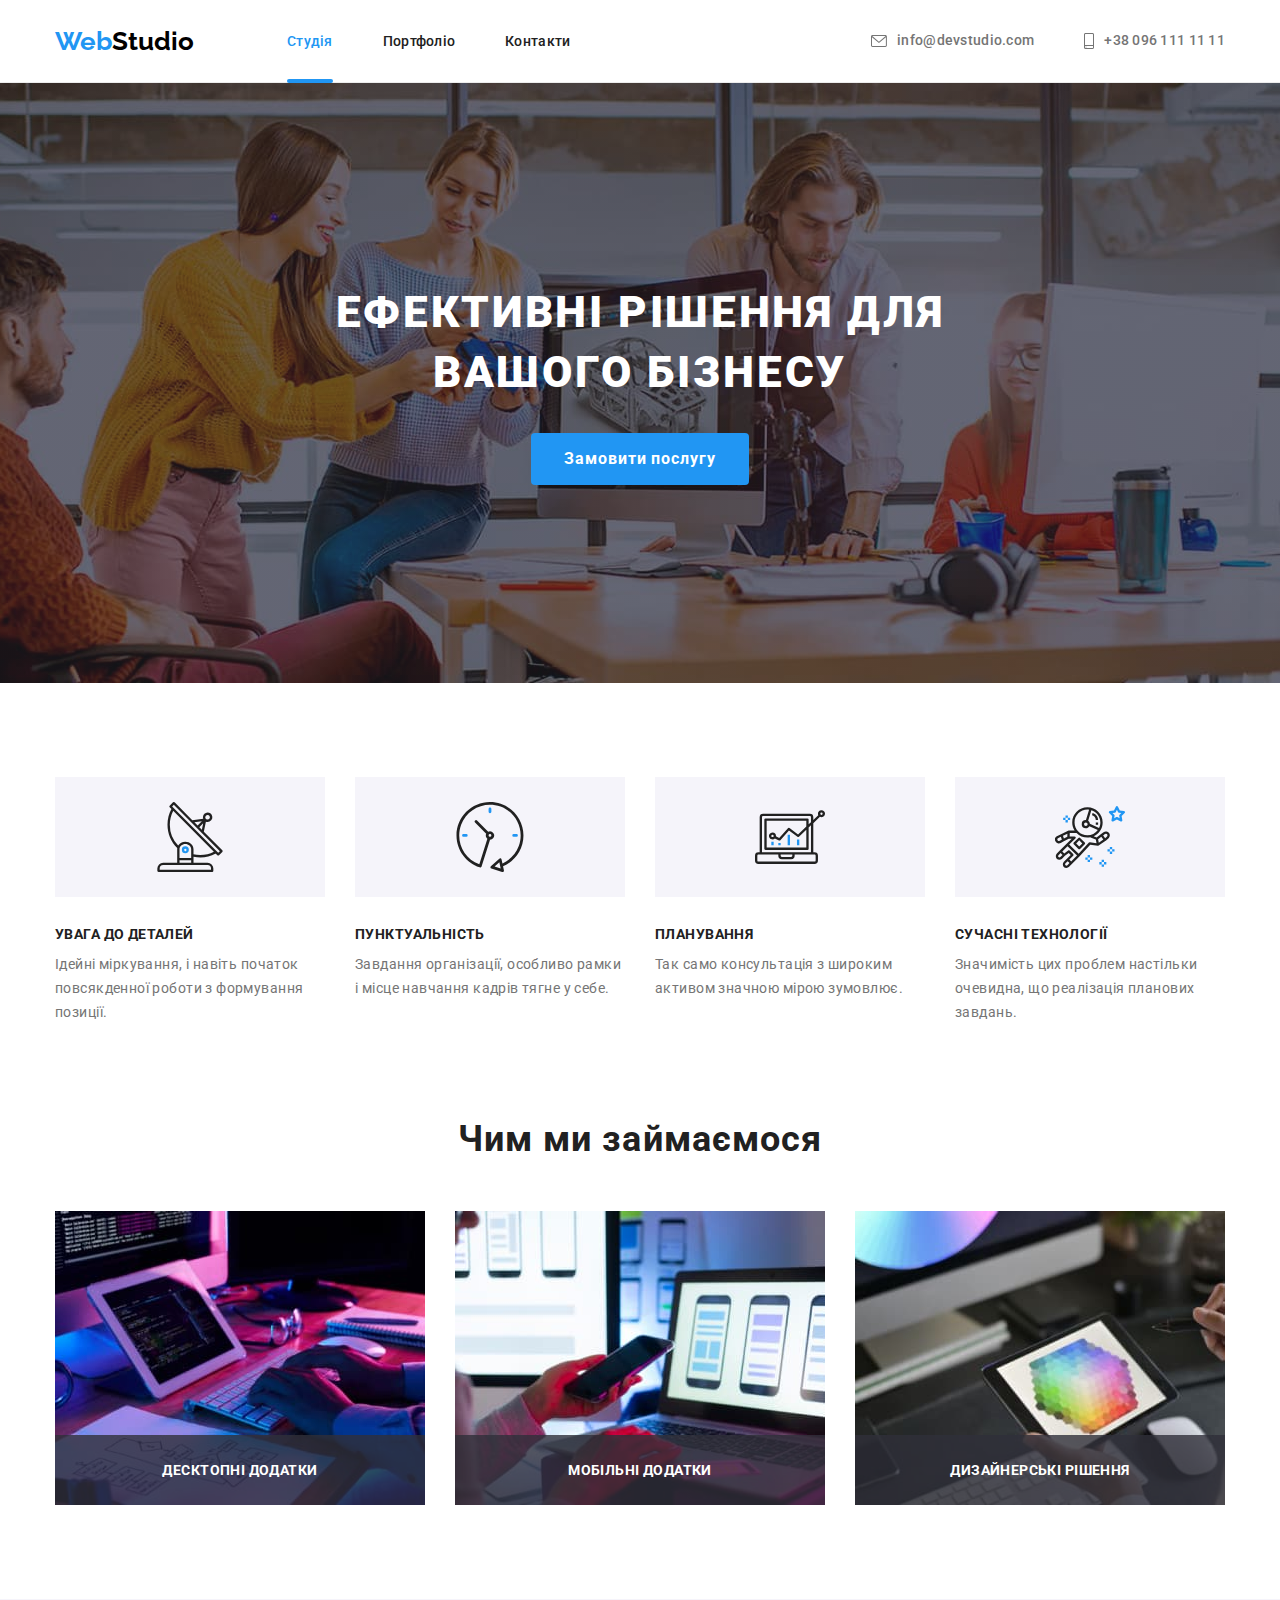
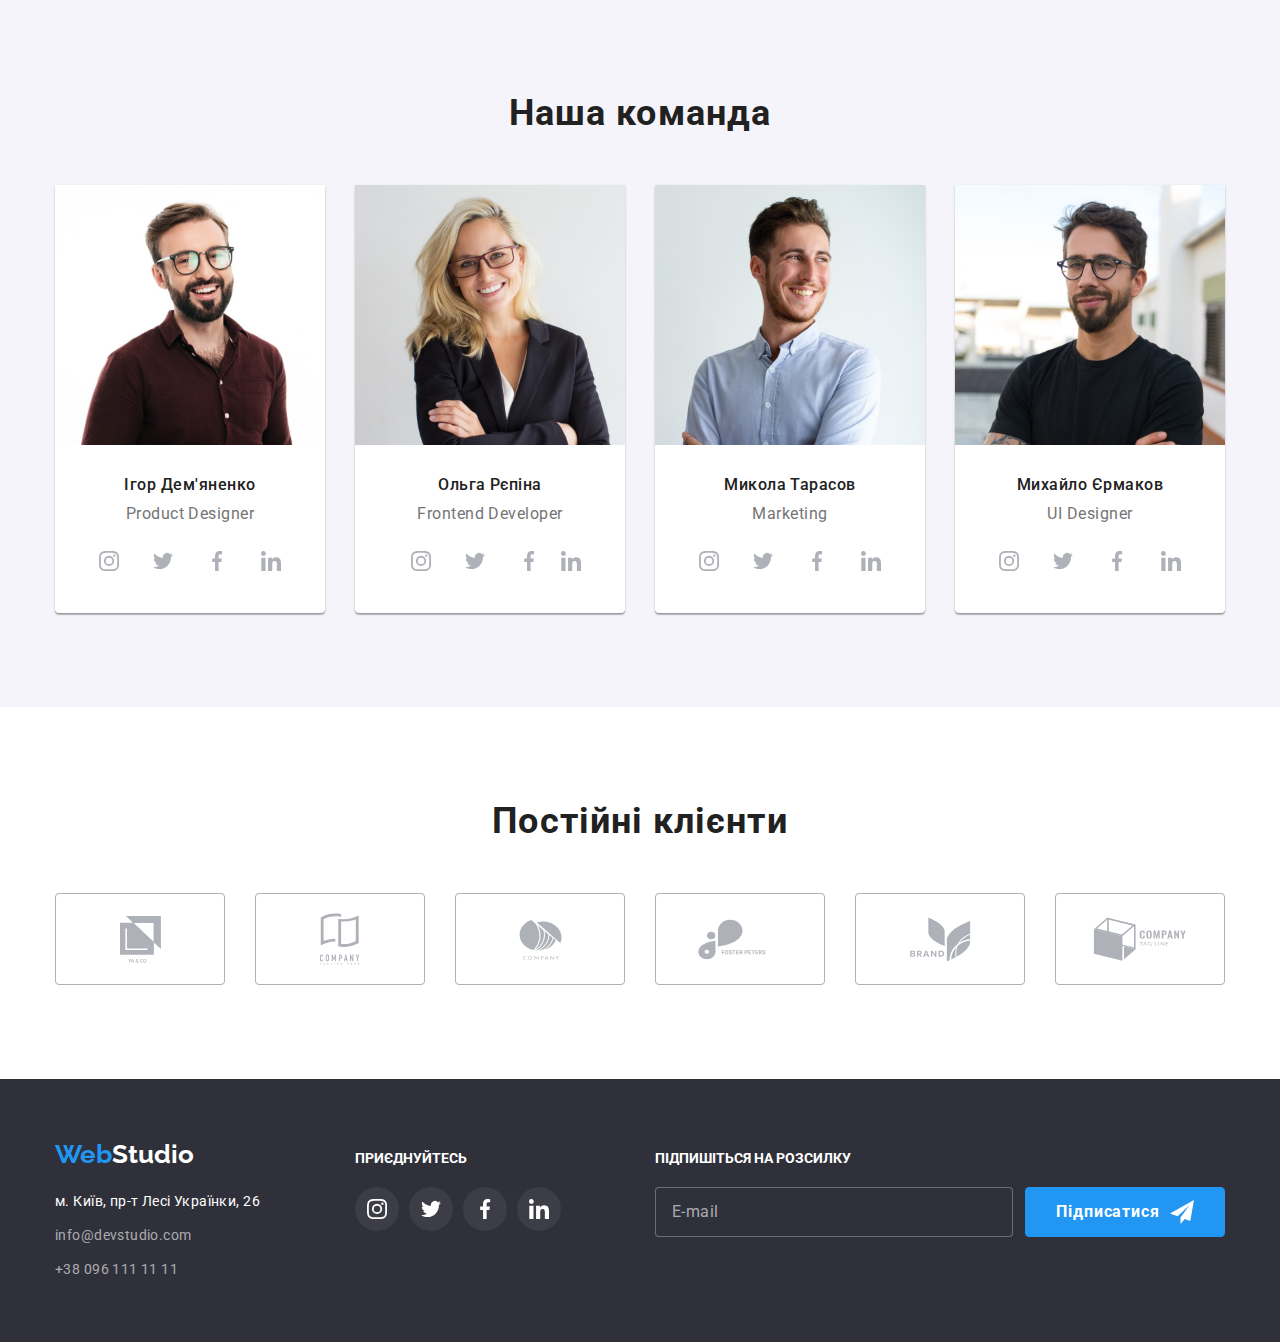
==== commit a2902ad5: "whatwedo features ourteam BEM" ====
--- a/index.html
+++ b/index.html
@@ -19,35 +19,42 @@
   </head>
 
   <body>
-    <header class="page-header">
+    <header class="header__header-border">
       <div class="header container">
-        <nav class="nav-header">
-          <div class="header-logo">
+        <nav class="header__navigation">
+          <div class="logo--header-position">
             <a lang="en" href="./index.html" class="logo"
-              >Web<span class="header-studio-logo">Studio</span></a
+              >Web<span class="logo--black">Studio</span></a
             >
           </div>
-          <ul class="nav-list">
-            <li class="nav-list-item">
-              <a href="#" class="link current">Студія</a>
-            </li>
-            <li class="nav-list-item">
-              <a href="./portfolio.html" class="link">Портфоліо</a>
-            </li>
-            <li class="nav-list-item"><a href="#" class="link">Контакти</a></li>
+          <ul class="header__navigation-list">
+            <li class="header__navigation-item">
+              <a href="#" class="header__navigation-link current">Студія</a>
+            </li>
+            <li class="header__navigation-item">
+              <a href="./portfolio.html" class="header__navigation-link"
+                >Портфоліо</a
+              >
+            </li>
+            <li class="header__navigation-item">
+              <a href="#" class="header__navigation-link">Контакти</a>
+            </li>
           </ul>
         </nav>
-        <ul class="header-contacts">
-          <li>
-            <a href="mailto:info@devstudio.com" class="header-link">
-              <svg class="icon-link" width="16" height="12">
+        <ul class="header__contact-info">
+          <li class="header__contact-item">
+            <a
+              href="mailto:info@devstudio.com"
+              class="header__contact-item-link"
+            >
+              <svg class="header__contact-item-icon" width="16" height="12">
                 <use href="./images/symbol-defs2.svg#icon-envelope1"></use></svg
               >info@devstudio.com</a
             >
           </li>
-          <li>
-            <a href="tel:+380961111111" class="header-link">
-              <svg class="icon-link" width="10" height="16">
+          <li class="header__contact-item">
+            <a href="tel:+380961111111" class="header__contact-item-link">
+              <svg class="header__contact-item-icon" width="10" height="16">
                 <use href="./images/symbol-defs2.svg#icon-smartphone"></use>
               </svg>
               +38 096 111 11 11</a
@@ -58,59 +65,59 @@
     </header>
     <main>
       <section class="hero">
-        <h1 class="main-heading">Ефективні рішення для вашого бізнесу</h1>
-        <button type="button" class="hero-btn" data-modal-open>
+        <h1 class="hero__heading">Ефективні рішення для вашого бізнесу</h1>
+        <button type="button" class="hero__btn" data-modal-open>
           Замовити послугу
         </button>
       </section>
-      <section class="properties">
-        <div class="properties-style container">
-          <h2 class="hidden">Особливості</h2>
+      <section class="features">
+        <div class="container">
+          <h2 class="features__hidden-title hidden">Особливості</h2>
 
-          <ul class="property-list">
-            <li class="propery-item">
-              <div class="property-icon">
+          <ul class="features__list">
+            <li class="features__item">
+              <div class="features__icon">
                 <svg width="70" height="70">
                   <use href="./images/symbol-defs2.svg#icon-antenna"></use>
                 </svg>
               </div>
-              <h3 class="property-title">УВАГА ДО ДЕТАЛЕЙ</h3>
-              <p class="property-dscr">
+              <h3 class="features__title">УВАГА ДО ДЕТАЛЕЙ</h3>
+              <p class="features__dscr">
                 Ідейні міркування, і навіть початок повсякденної роботи з
                 формування позиції.
               </p>
             </li>
-            <li class="propery-item">
-              <div class="property-icon">
+            <li class="features__item">
+              <div class="features__icon">
                 <svg width="70" height="70">
                   <use href="./images/symbol-defs2.svg#icon-clock"></use>
                 </svg>
               </div>
-              <h3 class="property-title">ПУНКТУАЛЬНІСТЬ</h3>
-              <p class="property-dscr">
+              <h3 class="features__title">ПУНКТУАЛЬНІСТЬ</h3>
+              <p class="features__dscr">
                 Завдання організації, особливо рамки і місце навчання кадрів
                 тягне у себе.
               </p>
             </li>
-            <li class="propery-item">
-              <div class="property-icon">
+            <li class="features__item">
+              <div class="features__icon">
                 <svg width="70" height="70">
                   <use href="./images/symbol-defs2.svg#icon-diagram"></use>
                 </svg>
               </div>
-              <h3 class="property-title">ПЛАНУВАННЯ</h3>
-              <p class="property-dscr">
+              <h3 class="features__title">ПЛАНУВАННЯ</h3>
+              <p class="features__dscr">
                 Так само консультація з широким активом значною мірою зумовлює.
               </p>
             </li>
-            <li class="propery-item">
-              <div class="property-icon">
+            <li class="features__item">
+              <div class="features__icon">
                 <svg width="70" height="70">
                   <use href="./images/symbol-defs2.svg#icon-astronaut"></use>
                 </svg>
               </div>
-              <h3 class="property-title">СУЧАСНІ ТЕХНОЛОГІЇ</h3>
-              <p class="property-dscr">
+              <h3 class="features__title">СУЧАСНІ ТЕХНОЛОГІЇ</h3>
+              <p class="features__dscr">
                 Значимість цих проблем настільки очевидна, що реалізація
                 планових завдань.
               </p>
@@ -118,283 +125,292 @@
           </ul>
         </div>
       </section>
-      <section class="whatwedo-section">
-        <div class="whatwedo-styles container">
-          <h2 class="whatwedo title">Чим ми займаємося</h2>
-          <ul class="whatwedo-list">
+      <section class="whatwedo">
+        <div class="whatwedo__wrap container">
+          <h2 class="whatwedo__title title">Чим ми займаємося</h2>
+          <ul class="whatwedo__list">
             <li>
-              <div class="whatwedo-dscr-wrap">
+              <div class="whatwedo__dscr-wrap">
                 <img
+                  class="whatwedo__picture"
                   src="./images/img.what.we.do1.jpg"
                   alt="Розробник працюе над вебсайтом"
                   width="370"
                 />
-                <p class="whatwedo-dscr">Десктопні додатки</p>
+                <p class="whatwedo__dscr">Десктопні додатки</p>
               </div>
             </li>
             <li>
-              <div class="whatwedo-dscr-wrap">
+              <div class="whatwedo__dscr-wrap">
                 <img
+                  class="whatwedo__picture"
                   src="./images/img.what.we.do2.jpg"
                   alt="Розробник працює над додатком"
                   width="370"
                 />
-                <p class="whatwedo-dscr">Мобільні додатки</p>
+                <p class="whatwedo__dscr">Мобільні додатки</p>
               </div>
             </li>
             <li>
-              <div class="whatwedo-dscr-wrap">
+              <div class="whatwedo__dscr-wrap">
                 <img
+                  class="whatwedo__picture"
                   src="./images/img.wkhat.we.do3.jpg"
                   alt="Дизайнер обирає колір"
                   width="370"
                 />
-                <p class="whatwedo-dscr">Дизайнерські рішення</p>
+                <p class="whatwedo__dscr">Дизайнерські рішення</p>
               </div>
             </li>
           </ul>
         </div>
       </section>
-      <section class="ourteam-section">
-        <div class="ourteam-block container">
-          <h2 class="ourteam title">Наша команда</h2>
-          <ul class="ourteam-list">
-            <li class="ourteam-item">
+      <section class="ourteam">
+        <div class="ourteam-box container">
+          <h2 class="ourteam__title title">Наша команда</h2>
+          <ul class="ourteam__list">
+            <li class="ourteam__item">
               <img
+                class="ourteam__picture"
                 src="./images/img.our.team1.jpg"
                 alt="Ігор Дем'яненко"
                 width="270"
               />
-              <h3 class="name">Ігор Дем'яненко</h3>
-              <p class="position" lang="en">Product Designer</p>
-              <ul class="card-list">
-                <li class="card-list-item">
-                  <a
-                    href="#"
-                    target="_blank"
-                    rel="noopener noreffer nofollow"
-                    class="card-link"
-                    ><svg class="icon-card" width="20" height="20">
+              <h3 class="ourteam__member-name">Ігор Дем'яненко</h3>
+              <p class="ourteam__member-position" lang="en">Product Designer</p>
+              <ul class="ourteam__card-list">
+                <li class="ourteam__card-list-item">
+                  <a
+                    href="#"
+                    target="_blank"
+                    rel="noopener noreffer nofollow"
+                    class="ourteam__card-item-link"
+                    ><svg width="20" height="20">
                       <use
                         href="./images/symbol-defs2.svg#icon-instagram"
                       ></use></svg
                   ></a>
                 </li>
-                <li class="card-list-item">
-                  <a
-                    href="#"
-                    target="_blank"
-                    rel="noopener noreffer nofollow"
-                    class="card-link"
-                  >
-                    <svg class="icon-card" width="20" height="20">
+                <li class="ourteam__card-list-item">
+                  <a
+                    href="#"
+                    target="_blank"
+                    rel="noopener noreffer nofollow"
+                    class="ourteam__card-item-link"
+                  >
+                    <svg width="20" height="20">
                       <use href="./images/symbol-defs2.svg#icon-twitter"></use>
                     </svg>
                   </a>
                 </li>
-                <li class="card-list-item">
-                  <a
-                    href="#"
-                    target="_blank"
-                    rel="noopener noreffer nofollow"
-                    class="card-link"
-                  >
-                    <svg class="icon-card" width="20" height="20">
+                <li class="ourteam__card-list-item">
+                  <a
+                    href="#"
+                    target="_blank"
+                    rel="noopener noreffer nofollow"
+                    class="ourteam__card-item-link"
+                  >
+                    <svg width="20" height="20">
                       <use href="./images/symbol-defs2.svg#icon-facebook"></use>
                     </svg>
                   </a>
                 </li>
-                <li class="card-list-item">
-                  <a
-                    href="#"
-                    target="_blank"
-                    rel="noopener noreffer nofollow"
-                    class="card-link"
-                  >
-                    <svg class="icon-card" width="20" height="20">
+                <li class="ourteam__card-list-item">
+                  <a
+                    href="#"
+                    target="_blank"
+                    rel="noopener noreffer nofollow"
+                    class="ourteam__card-item-link"
+                  >
+                    <svg width="20" height="20">
                       <use href="./images/symbol-defs2.svg#icon-linkedin"></use>
                     </svg>
                   </a>
                 </li>
               </ul>
             </li>
-            <li class="ourteam-item">
+            <li class="ourteam__item">
               <img
+                class="ourteam__picture"
                 src="./images/img.our.team2.jpg"
                 alt="Ольга Рєпіна"
                 width="270"
               />
-              <h3 class="name">Ольга Рєпіна</h3>
-              <p class="position" lang="en">Frontend Developer</p>
-              <ul class="card-list">
-                <li class="card-list-item">
-                  <a
-                    href="#"
-                    target="_blank"
-                    rel="noopener noreffer nofollow"
-                    class="card-link"
-                  >
-                    <svg class="icon-card" width="20" height="20">
+              <h3 class="ourteam__member-name">Ольга Рєпіна</h3>
+              <p class="ourteam__member-position" lang="en">
+                Frontend Developer
+              </p>
+              <ul class="ourteam__card-list">
+                <li class="ourteam__card-list-item">
+                  <a
+                    href="#"
+                    target="_blank"
+                    rel="noopener noreffer nofollow"
+                    class="ourteam__card-item-link"
+                  >
+                    <svg width="20" height="20">
                       <use
                         href="./images/symbol-defs2.svg#icon-instagram"
                       ></use>
                     </svg>
                   </a>
                 </li>
+                <li class="ourteam__card-list-item">
+                  <a
+                    href="#"
+                    target="_blank"
+                    rel="noopener noreffer nofollow"
+                    class="ourteam__card-item-link"
+                  >
+                    <svg width="20" height="20">
+                      <use href="./images/symbol-defs2.svg#icon-twitter"></use>
+                    </svg>
+                  </a>
+                </li>
+                <li class="ourteam__card-list-item">
+                  <a
+                    href="#"
+                    target="_blank"
+                    rel="noopener noreffer nofollow"
+                    class="ourteam__card-item-link"
+                  >
+                    <svg width="20" height="20">
+                      <use href="./images/symbol-defs2.svg#icon-facebook"></use>
+                    </svg>
+                  </a>
+                </li>
                 <li class="card-list-item">
                   <a
                     href="#"
                     target="_blank"
                     rel="noopener noreffer nofollow"
-                    class="card-link"
-                  >
-                    <svg class="icon-card" width="20" height="20">
-                      <use href="./images/symbol-defs2.svg#icon-twitter"></use>
-                    </svg>
-                  </a>
-                </li>
-                <li class="card-list-item">
-                  <a
-                    href="#"
-                    target="_blank"
-                    rel="noopener noreffer nofollow"
-                    class="card-link"
-                  >
-                    <svg class="icon-card" width="20" height="20">
-                      <use href="./images/symbol-defs2.svg#icon-facebook"></use>
-                    </svg>
-                  </a>
-                </li>
-                <li class="card-list-item">
-                  <a
-                    href="#"
-                    target="_blank"
-                    rel="noopener noreffer nofollow"
-                    class="card-link"
-                  >
-                    <svg class="icon-card" width="20" height="20">
+                    class="ourteam__card-item-link"
+                  >
+                    <svg width="20" height="20">
                       <use href="./images/symbol-defs2.svg#icon-linkedin"></use>
                     </svg>
                   </a>
                 </li>
               </ul>
             </li>
-            <li class="ourteam-item">
+            <li class="ourteam__item">
               <img
+                class="ourteam__picture"
                 src="./images/img.our.team3.jpg"
                 alt="Микола Тарасов"
                 width="270"
               />
-              <h3 class="name">Микола Тарасов</h3>
-              <p class="position" lang="en">Marketing</p>
-              <ul class="card-list">
-                <li class="card-list-item">
-                  <a
-                    href="#"
-                    target="_blank"
-                    rel="noopener noreffer nofollow"
-                    class="card-link"
-                  >
-                    <svg class="icon-card" width="20" height="20">
+              <h3 class="ourteam__member-name">Микола Тарасов</h3>
+              <p class="ourteam__member-position" lang="en">Marketing</p>
+              <ul class="ourteam__card-list">
+                <li class="ourteam__card-list-item">
+                  <a
+                    href="#"
+                    target="_blank"
+                    rel="noopener noreffer nofollow"
+                    class="ourteam__card-item-link"
+                  >
+                    <svg width="20" height="20">
                       <use
                         href="./images/symbol-defs2.svg#icon-instagram"
                       ></use>
                     </svg>
                   </a>
                 </li>
-                <li class="card-list-item">
-                  <a
-                    href="#"
-                    target="_blank"
-                    rel="noopener noreffer nofollow"
-                    class="card-link"
-                  >
-                    <svg class="icon-card" width="20" height="20">
+                <li class="ourteam__card-list-item">
+                  <a
+                    href="#"
+                    target="_blank"
+                    rel="noopener noreffer nofollow"
+                    class="ourteam__card-item-link"
+                  >
+                    <svg width="20" height="20">
                       <use href="./images/symbol-defs2.svg#icon-twitter"></use>
                     </svg>
                   </a>
                 </li>
-                <li class="card-list-item">
-                  <a
-                    href="#"
-                    target="_blank"
-                    rel="noopener noreffer nofollow"
-                    class="card-link"
-                  >
-                    <svg class="icon-card" width="20" height="20">
+                <li class="ourteam__card-list-item">
+                  <a
+                    href="#"
+                    target="_blank"
+                    rel="noopener noreffer nofollow"
+                    class="ourteam__card-item-link"
+                  >
+                    <svg width="20" height="20">
                       <use href="./images/symbol-defs2.svg#icon-facebook"></use>
                     </svg>
                   </a>
                 </li>
-                <li class="card-list-item">
-                  <a
-                    href="#"
-                    target="_blank"
-                    rel="noopener noreffer nofollow"
-                    class="card-link"
-                  >
-                    <svg class="icon-card" width="20" height="20">
+                <li class="ourteam__card-list-item">
+                  <a
+                    href="#"
+                    target="_blank"
+                    rel="noopener noreffer nofollow"
+                    class="ourteam__card-item-link"
+                  >
+                    <svg width="20" height="20">
                       <use href="./images/symbol-defs2.svg#icon-linkedin"></use>
                     </svg>
                   </a>
                 </li>
               </ul>
             </li>
-            <li class="ourteam-item">
+            <li class="ourteam__item">
               <img
+                class="ourteam__picture"
                 src="./images/img.our.team4.jpg"
                 alt="Михайло Єрмаков"
                 width="270"
               />
-              <h3 class="name">Михайло Єрмаков</h3>
-              <p class="position" lang="en">UI Designer</p>
-              <ul class="card-list">
-                <li class="card-list-item">
-                  <a
-                    href="#"
-                    target="_blank"
-                    rel="noopener noreffer nofollow"
-                    class="card-link"
-                  >
-                    <svg class="icon-card" width="20" height="20">
+              <h3 class="ourteam__member-name">Михайло Єрмаков</h3>
+              <p class="ourteam__member-position" lang="en">UI Designer</p>
+              <ul class="ourteam__card-list">
+                <li class="ourteam__card-list-item">
+                  <a
+                    href="#"
+                    target="_blank"
+                    rel="noopener noreffer nofollow"
+                    class="ourteam__card-item-link"
+                  >
+                    <svg width="20" height="20">
                       <use
                         href="./images/symbol-defs2.svg#icon-instagram"
                       ></use>
                     </svg>
                   </a>
                 </li>
-                <li class="card-list-item">
-                  <a
-                    href="#"
-                    target="_blank"
-                    rel="noopener noreffer nofollow"
-                    class="card-link"
-                  >
-                    <svg class="icon-card" width="20" height="20">
+                <li class="ourteam__card-list-item">
+                  <a
+                    href="#"
+                    target="_blank"
+                    rel="noopener noreffer nofollow"
+                    class="ourteam__card-item-link"
+                  >
+                    <svg width="20" height="20">
                       <use href="./images/symbol-defs2.svg#icon-twitter"></use>
                     </svg>
                   </a>
                 </li>
-                <li class="card-list-item">
-                  <a
-                    href="#"
-                    target="_blank"
-                    rel="noopener noreffer nofollow"
-                    class="card-link"
-                  >
-                    <svg class="icon-card" width="20" height="20">
+                <li class="ourteam__card-list-item">
+                  <a
+                    href="#"
+                    target="_blank"
+                    rel="noopener noreffer nofollow"
+                    class="ourteam__card-item-link"
+                  >
+                    <svg width="20" height="20">
                       <use href="./images/symbol-defs2.svg#icon-facebook"></use>
                     </svg>
                   </a>
                 </li>
-                <li class="card-list-item">
-                  <a
-                    href="#"
-                    target="_blank"
-                    rel="noopener noreffer nofollow"
-                    class="card-link"
-                  >
-                    <svg class="icon-card" width="20" height="20">
+                <li class="ourteam__card-list-item">
+                  <a
+                    href="#"
+                    target="_blank"
+                    rel="noopener noreffer nofollow"
+                    class="ourteam__card-item-link"
+                  >
+                    <svg width="20" height="20">
                       <use href="./images/symbol-defs2.svg#icon-linkedin"></use>
                     </svg>
                   </a>
@@ -487,9 +503,9 @@
     <footer class="footer">
       <div class="footer-items container">
         <div class="footer-blocks-item">
-          <div class="logo-footer">
+          <div class="logo--footer-position">
             <a lang="en" href="./index.html" class="logo"
-              >Web<span class="footer-studio-logo">Studio</span>
+              >Web<span class="logo--white">Studio</span>
             </a>
           </div>
           <address class="adress">
--- a/css/styles.css
+++ b/css/styles.css
@@ -50,60 +50,36 @@
     margin-left: auto;
 }
 
-.page-header {
-    border-bottom: 1px solid var(--header-border-line);
-    align-items: center;
-}
-
-.header {
-    display: flex;
-    align-items: center;
-    justify-content: space-between;
-}
-
-.header-logo {
-    margin-right: 93px;
-    display: flex;
-    align-items: center;
-
-}
-
-.header-studio-logo {
-    transition: color 250ms cubic-bezier(0.4, 0, 0.2, 1);
-}
-
-.header-studio-logo {
-    color: var(--logo-black-color);
-}
-
-.nav-header {
-    display: flex;
-}
-
-.nav-list {
-    display: flex;
-    align-items: center;
-}
-
-.link {
-    display: block;
-    padding: 35px 0 35px 0;
-}
-
-.nav-list li:not(:first-child) {
-    margin-left: 50px;
-
-}
-
-.header-contacts {
-    display: flex;
-
-}
-
-.header-contacts li:not(:first-child) {
-    margin-left: 50px;
-
-}
+
+.title {
+    font-family: 'Roboto', sans-serif;
+    font-style: normal;
+    font-weight: 700;
+    font-size: 36px;
+    line-height: 1.166;
+    text-align: center;
+    letter-spacing: 0.03em;
+    color: var(--title-black-color);
+    margin-bottom: 50px;
+}
+
+.hidden {
+    position: absolute;
+    width: 1px;
+    height: 1px;
+    margin: -1px;
+    border: 0;
+    padding: 0;
+
+    white-space: nowrap;
+    clip-path: inset(100%);
+    clip: rect(0 0 0 0);
+    overflow: hidden;
+}
+
+
+
+/* logo block */
 
 .logo {
     font-family: 'Raleway', sans-serif;
@@ -117,21 +93,69 @@
 
 }
 
-
-.logo:hover .header-studio-logo,
-.logo:focus .header-studio-logo {
-    color: var(--main-blue-color);
-}
-
-
-
-
-.nav-list .link.current {
+.logo--header-position {
+    margin-right: 93px;
+    display: flex;
+    align-items: center;
+
+}
+
+.logo--footer-position {
+    margin-bottom: 20px;
+}
+
+
+.logo--black {
+    color: var(--logo-black-color);
+}
+
+.logo--white {
+    color: var(--main-white-coloor);
+
+}
+
+
+
+
+/* header block */
+.header {
+    display: flex;
+    align-items: center;
+    justify-content: space-between;
+}
+
+.header__header-border {
+    border-bottom: 1px solid var(--header-border-line);
+
+}
+
+
+.header__navigation {
+    display: flex;
+}
+
+.header__navigation-list {
+    display: flex;
+    align-items: center;
+}
+
+.header__navigation-link {
+    display: block;
+    padding: 35px 0 35px 0;
+}
+
+.header__navigation-item:not(:first-child) {
+    margin-left: 50px;
+
+}
+
+.header__navigation-link.current {
     position: relative;
     color: var(--main-blue-color);
-}
-
-.nav-list .link {
+
+}
+
+.header__navigation-link {
     font-family: 'Roboto', sans-serif;
     font-style: normal;
     font-weight: 500;
@@ -144,13 +168,13 @@
     ;
 }
 
-.link:hover,
-.link:focus {
+.header__navigation-link:hover,
+.header__navigation-link:focus {
     color: var(--main-blue-color);
 }
 
 
-.nav-list .link.current::after {
+.header__navigation-link.current::after {
     content: '';
     position: absolute;
     display: inline-block;
@@ -163,7 +187,17 @@
 
 }
 
-.header-contacts .header-link {
+.header__contact-info {
+    display: flex;
+
+}
+
+.header__contact-item:not(:first-child) {
+    margin-left: 50px;
+
+}
+
+.header__contact-item-link {
     font-family: 'Roboto', sans-serif;
     font-style: normal;
     font-weight: 500;
@@ -177,12 +211,12 @@
     transition: color 250ms cubic-bezier(0.4, 0, 0.2, 1);
 }
 
-.header-link:hover,
-.header-link:focus {
+.header__contact-item-link:hover,
+.header__contact-item-link:focus {
     color: var(--main-blue-color);
 }
 
-.icon-link {
+.header__contact-item-icon {
     margin-right: 10px;
     fill: currentColor;
 }
@@ -203,24 +237,22 @@
     background-repeat: no-repeat;
 }
 
-.main-heading {
+.hero__heading {
     font-family: 'Roboto', sans-serif;
     font-style: normal;
     font-weight: 900;
     font-size: 44px;
     line-height: 1.36;
-
     letter-spacing: 0.06em;
     text-transform: uppercase;
     color: var(--main-white-coloor);
     margin-bottom: 30px;
     margin-left: auto;
     margin-right: auto;
-
     max-width: 696px;
 }
 
-.hero-btn {
+.hero__btn {
     background-color: var(--main-blue-color);
     font-family: 'Roboto', sans-serif;
     font-style: normal;
@@ -240,42 +272,38 @@
     min-width: 216px;
 }
 
-.hero-btn:hover,
-.hero-btn:focus {
+.hero__btn:hover,
+.hero__btn:focus {
     box-shadow: 0px 4px 4px rgba(0, 0, 0, 0.15);
 }
 
-.hero-btn:active {
+.hero__btn:active {
     background-color: #188CE8;
 }
 
-/* section особливості */
-.hidden {
-    position: absolute;
-    width: 1px;
-    height: 1px;
-    margin: -1px;
-    border: 0;
-    padding: 0;
-
-    white-space: nowrap;
-    clip-path: inset(100%);
-    clip: rect(0 0 0 0);
-    overflow: hidden;
-}
-
-.properties {
+
+
+/* features */
+
+
+
+
+.features {
 
     padding: 94px 0 94px 0;
 
 }
 
-.property-list {
+.features__list {
     display: flex;
     gap: 30px;
 }
 
-.property-icon {
+.features__item {
+    max-width: 270px;
+}
+
+.features__icon {
     display: flex;
     width: 270px;
     height: 120px;
@@ -285,11 +313,7 @@
     margin-bottom: 30px;
 }
 
-.property-item {
-    max-width: 270px;
-}
-
-.property-title {
+.features__title {
     font-family: 'Roboto', sans-serif;
     font-style: normal;
     font-weight: 700;
@@ -301,49 +325,37 @@
     margin-bottom: 10px;
 }
 
-.property-dscr {
+.features__dscr {
     font-size: 14px;
     line-height: 1.71;
     letter-spacing: 0.03em;
 }
 
 /* section Чим ми займаємося */
-.whatwedo-section {
+
+
+.whatwedo {
     padding-top: 0;
     padding-bottom: 94px;
 
 }
 
-.title {
-    font-family: 'Roboto', sans-serif;
-    font-style: normal;
-    font-weight: 700;
-    font-size: 36px;
-    line-height: 1.166;
-    text-align: center;
-    letter-spacing: 0.03em;
-    color: var(--title-black-color);
-    margin-bottom: 50px;
-}
-
-
-
-.whatwedo-list {
+.whatwedo__list {
     display: flex;
     justify-content: space-between;
     gap: 30px;
 }
 
-.whatwedo-dscr-wrap {
+.whatwedo__dscr-wrap {
     position: relative;
 }
 
-.whatwedo-list img {
+.whatwedo__picture {
     display: block;
 
 }
 
-.whatwedo-dscr {
+.whatwedo__dscr {
     position: absolute;
     bottom: 0;
     left: 0;
@@ -363,34 +375,37 @@
 }
 
 /* section Наша команда */
-.ourteam-section {
+
+
+
+.ourteam {
     padding: 94px 0 94px 0;
     background-color: var(--ourteam-background-color);
 }
 
 
 
-.ourteam-list {
+.ourteam__list {
     display: flex;
     justify-content: space-between;
     gap: 30px;
 
 }
 
-.ourteam-item {
+.ourteam__item {
     background: #FFFFFF;
     box-shadow: 0px 2px 1px rgba(0, 0, 0, 0.2), 0px 1px 1px rgba(0, 0, 0, 0.14), 0px 1px 3px rgba(0, 0, 0, 0.12);
     border-radius: 0px 0px 4px 4px;
 
 }
 
-.ourteam-item img {
+.ourteam__picture {
     display: block;
     margin-bottom: 30px;
 }
 
 
-.name {
+.ourteam__member-name {
     font-family: 'Roboto', sans-serif;
     font-style: normal;
     font-weight: 500;
@@ -402,7 +417,7 @@
     margin-bottom: 10px;
 }
 
-.position {
+.ourteam__member-position {
     font-size: 16px;
     line-height: 1.19;
     letter-spacing: 0.03em;
@@ -410,7 +425,7 @@
     margin-bottom: 16px;
 }
 
-.card-list {
+.ourteam__card-list {
     display: flex;
     justify-content: center;
     gap: 10px;
@@ -418,16 +433,12 @@
 }
 
 
-.card-list-item {
+.ourteam__card-list-item {
     width: 44px;
     height: 44px;
 }
 
-.card-link {
-    fill: currentColor;
-}
-
-.card-link {
+.ourteam__card-item-link {
     display: flex;
     justify-content: center;
     align-items: center;
@@ -436,16 +447,22 @@
     color: #AFB1B8;
     border-radius: 50%;
     transition: background-color 250ms cubic-bezier(0.4, 0, 0.2, 1), color 250ms cubic-bezier(0.4, 0, 0.2, 1);
-}
-
-.card-link:hover,
-.card-link:focus {
+    fill: currentColor;
+}
+
+.ourteam__card-item-link:hover,
+.ourteam__card-item-link:focus {
     background-color: var(--main-blue-color);
     color: var(--main-white-coloor);
 
 }
 
+
+
 /* our clients */
+
+
+
 .our-clients {
     padding-top: 94px;
     padding-bottom: 94px;
@@ -536,10 +553,7 @@
     fill: currentColor;
 }
 
-.logo:hover .footer-studio-logo,
-.logo:focus .footer-studio-logo {
-    color: var(--main-blue-color);
-}
+
 
 .footer {
     background-color: var(--footer-hero-background-color);
@@ -554,15 +568,7 @@
     margin-left: auto;
 }
 
-.footer-studio-logo {
-    color: var(--main-white-coloor);
-    transition: color 250ms cubic-bezier(0.4, 0, 0.2, 1);
-
-}
-
-.logo-footer {
-    margin-bottom: 20px;
-}
+
 
 .adress-link {
     font-family: 'Roboto', sans-serif;
@@ -623,7 +629,6 @@
     background-color: var(--footer-hero-background-color);
     color: var(--main-white-coloor);
     transition: border-color 250ms cubic-bezier(0.4, 0, 0.2, 1);
-    ;
 
 }
 
@@ -842,7 +847,6 @@
 }
 
 
-
 .modal form {
     display: flex;
     flex-direction: column;
@@ -871,8 +875,6 @@
     border-radius: 50%;
     background-color: rgba(255, 255, 255, 1);
     cursor: pointer;
-
-
 
 
 }
@@ -928,8 +930,6 @@
 .modal-label input:focus {
     border-color: rgba(33, 150, 243, 1);
 }
-
-
 
 .input-wrap {
     position: relative;
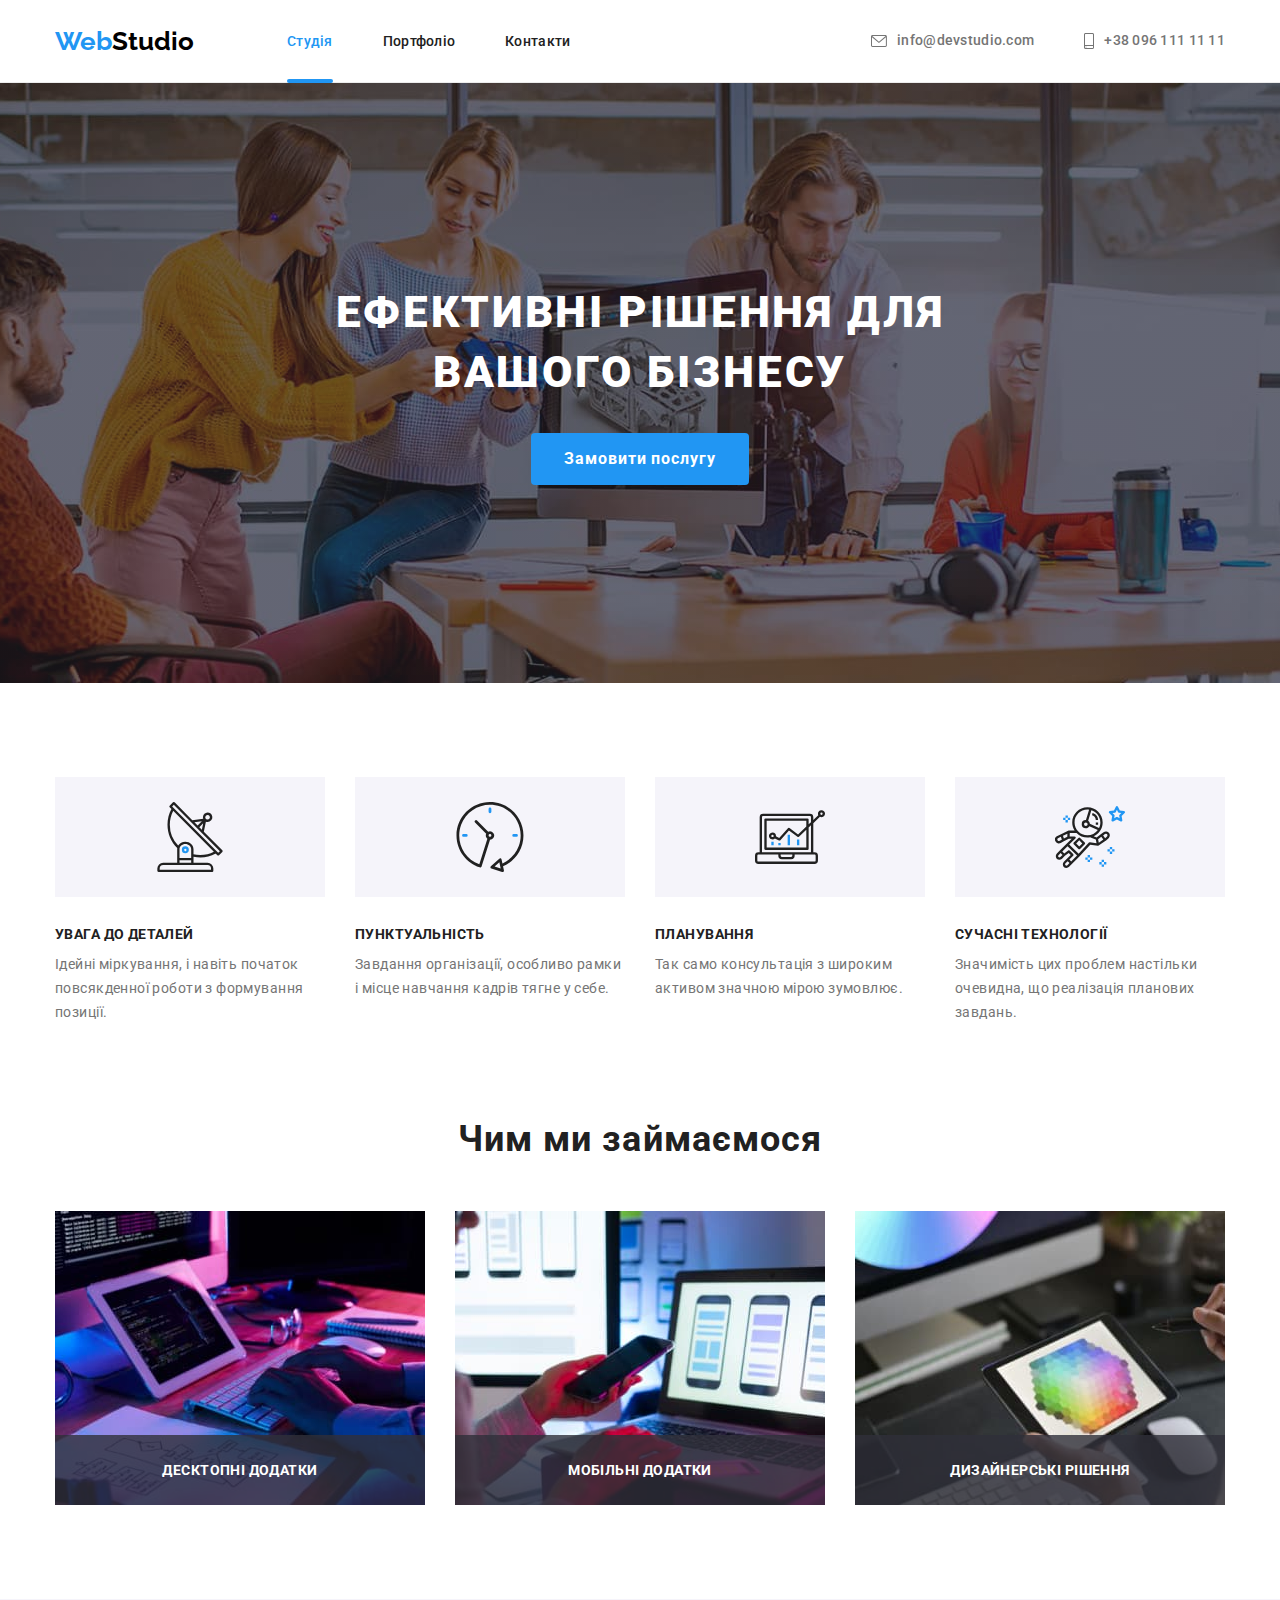
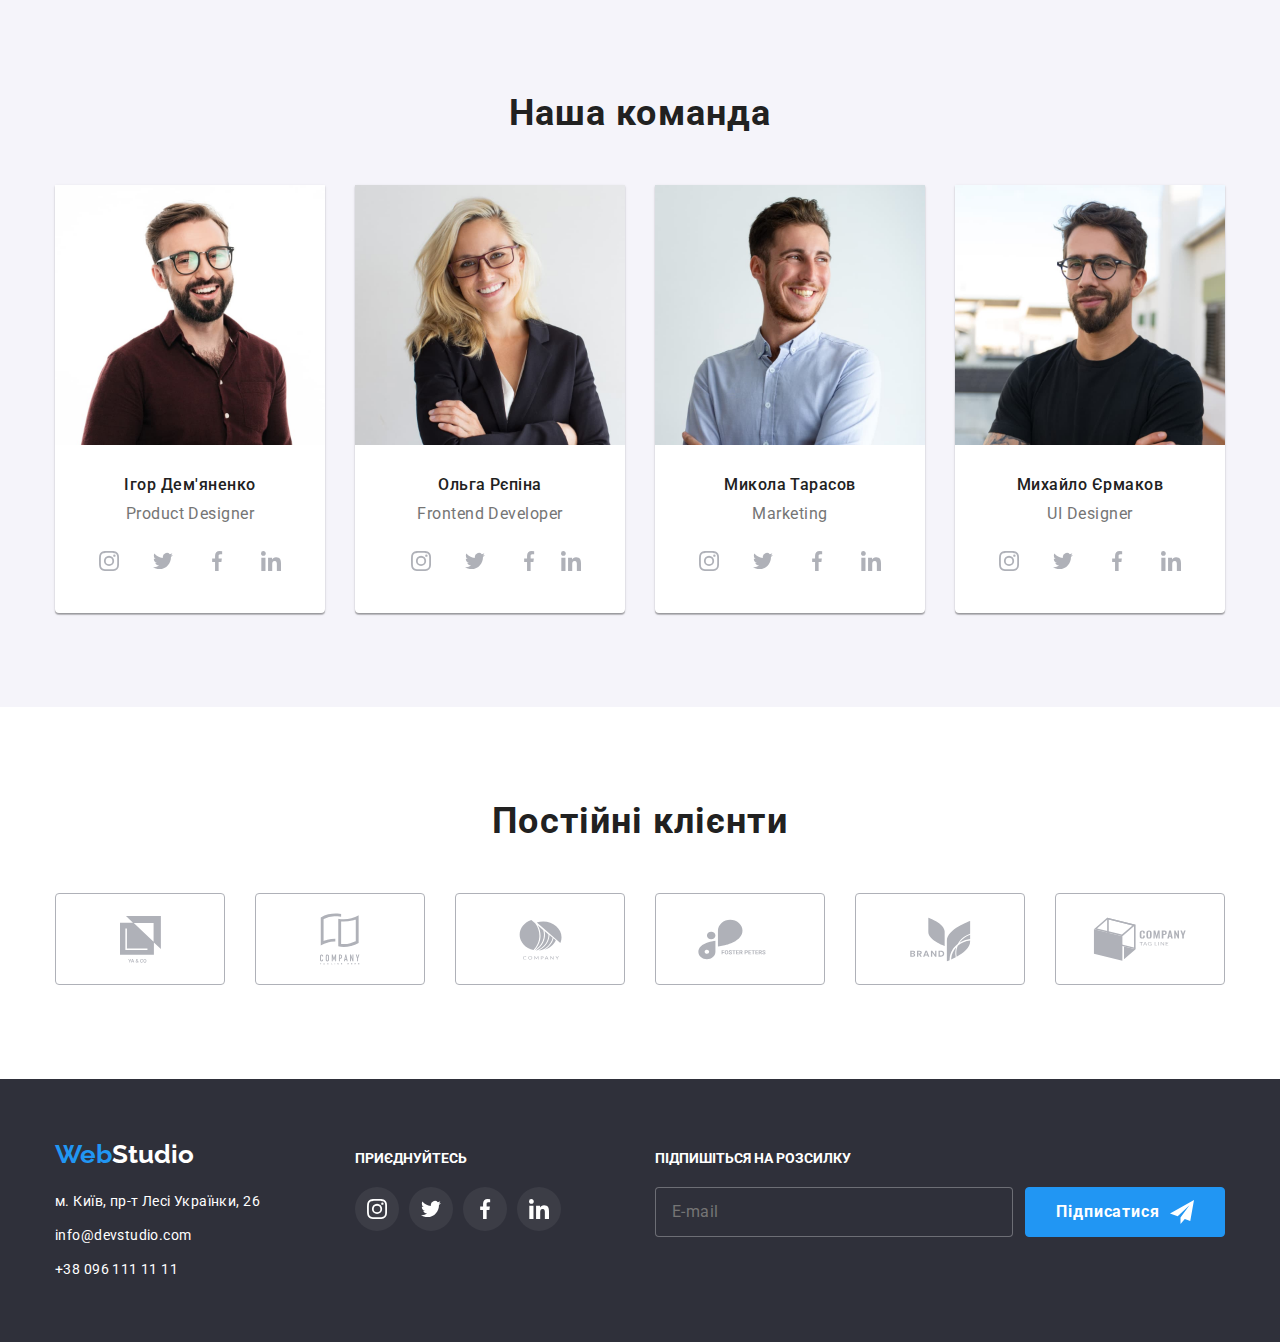
==== commit 0bbfb39a: "modal needs BEM" ====
--- a/index.html
+++ b/index.html
@@ -421,77 +421,77 @@
         </div>
       </section>
       <section class="our-clients">
-        <div class="container">
-          <h2 class="clients title">Постійні клієнти</h2>
-          <ul class="clients-list">
-            <li class="clients-list-item">
-              <a
-                href="#"
-                target="_blank"
-                rel="noopener noreffer nofollow"
-                class="clients-link"
-              >
-                <svg class="icon-clients" width="41" height="47">
+        <div class="our-clients__box container">
+          <h2 class="our-clients__title title">Постійні клієнти</h2>
+          <ul class="our-clients__list">
+            <li class="our-clients__list-item">
+              <a
+                href="#"
+                target="_blank"
+                rel="noopener noreffer nofollow"
+                class="our-clients__item-link"
+              >
+                <svg class="our-clients__item-icon" width="41" height="47">
                   <use href="./images/symbol-defs2.svg#icon-group1"></use>
                 </svg>
               </a>
             </li>
-            <li class="clients-list-item">
-              <a
-                href="#"
-                target="_blank"
-                rel="noopener noreffer nofollow"
-                class="clients-link"
-              >
-                <svg class="icon-clients" width="40" height="52">
+            <li class="our-clients__list-item">
+              <a
+                href="#"
+                target="_blank"
+                rel="noopener noreffer nofollow"
+                class="our-clients__item-link"
+              >
+                <svg class="our-clients__item-icon" width="40" height="52">
                   <use href="./images/symbol-defs2.svg#icon-group2"></use>
                 </svg>
               </a>
             </li>
-            <li class="clients-list-item">
-              <a
-                href="#"
-                target="_blank"
-                rel="noopener noreffer nofollow"
-                class="clients-link"
-              >
-                <svg class="icon-clients" width="43" height="41">
+            <li class="our-clients__list-item">
+              <a
+                href="#"
+                target="_blank"
+                rel="noopener noreffer nofollow"
+                class="our-clients__item-link"
+              >
+                <svg class="our-clients__item-icon" width="43" height="41">
                   <use href="./images/symbol-defs2.svg#icon-group3"></use>
                 </svg>
               </a>
             </li>
-            <li class="clients-list-item">
-              <a
-                href="#"
-                target="_blank"
-                rel="noopener noreffer nofollow"
-                class="clients-link"
-              >
-                <svg class="icon-clients" width="84" height="41">
+            <li class="our-clients__list-item">
+              <a
+                href="#"
+                target="_blank"
+                rel="noopener noreffer nofollow"
+                class="our-clients__item-link"
+              >
+                <svg class="our-clients__item-icon" width="84" height="41">
                   <use href="./images/symbol-defs2.svg#icon-group4"></use>
                 </svg>
               </a>
             </li>
-            <li class="clients-list-item">
-              <a
-                href="#"
-                target="_blank"
-                rel="noopener noreffer nofollow"
-                class="clients-link"
-              >
-                <svg class="icon-clients" width="63" height="45">
+            <li class="our-clients__list-item">
+              <a
+                href="#"
+                target="_blank"
+                rel="noopener noreffer nofollow"
+                class="our-clients__item-link"
+              >
+                <svg class="our-clients__item-icon" width="63" height="45">
                   <use href="./images/symbol-defs2.svg#icon-group5"></use>
                 </svg>
               </a>
             </li>
-            <li class="clients-list-item">
-              <a
-                href="#"
-                target="_blank"
-                rel="noopener noreffer nofollow"
-                class="clients-link"
-              >
-                <svg class="icon-clients" width="94" height="44">
+            <li class="our-clients__list-item">
+              <a
+                href="#"
+                target="_blank"
+                rel="noopener noreffer nofollow"
+                class="our-clients__item-link"
+              >
+                <svg class="our-clients__item-icon" width="94" height="44">
                   <use href="./images/symbol-defs2.svg#icon-group6"></use>
                 </svg>
               </a>
@@ -501,105 +501,107 @@
       </section>
     </main>
     <footer class="footer">
-      <div class="footer-items container">
-        <div class="footer-blocks-item">
+      <div class="footer__items container">
+        <div class="footer__item">
           <div class="logo--footer-position">
             <a lang="en" href="./index.html" class="logo"
               >Web<span class="logo--white">Studio</span>
             </a>
           </div>
-          <address class="adress">
-            <ul class="adress-list">
-              <li>
+          <address>
+            <ul class="footer__adress-list">
+              <li class="footer__adress-list-item">
                 <a
                   href="https://www.google.com/maps/place/Lesi+Ukrainky+Blvd,+26,+Kyiv,+Ukraine,+02000/@50.4265605,30.5364733,16.65z/data=!4m5!3m4!1s0x40d4cf0e033ecbe9:0x57a4dffefec77da0!8m2!3d50.4265807!4d30.5383858"
-                  class="adress-link"
+                  class="footer__adress-item-link"
                   target="_blank"
                   rel="noreferrer noopener"
                   >м. Київ, пр-т Лесі Українки, 26
                 </a>
               </li>
-              <li>
-                <a href="mailto:info@devstudio.com" class="footer-link"
+              <li class="footer__adress-list-item">
+                <a
+                  href="mailto:info@devstudio.com"
+                  class="footer__adress-item-link"
                   >info@devstudio.com
                 </a>
               </li>
-              <li>
-                <a href="tel:+380961111111" class="footer-link"
+              <li class="footer__adress-list-item">
+                <a href="tel:+380961111111" class="footer__adress-item-link"
                   >+38 096 111 11 11
                 </a>
               </li>
             </ul>
           </address>
         </div>
-        <div class="footer-blocks-item">
-          <p class="join-item">приєднуйтесь</p>
-          <ul class="footer-social-list">
-            <li class="social-item">
-              <a
-                href="#"
-                target="_blank"
-                rel="noopener noreffer nofollow"
-                class="footer-social-link"
-              >
-                <svg class="icon-social" width="20" height="20">
+        <div class="footer__item">
+          <p class="footer__suggestion">приєднуйтесь</p>
+          <ul class="footer__social-list">
+            <li class="footer__social-list-item">
+              <a
+                href="#"
+                target="_blank"
+                rel="noopener noreffer nofollow"
+                class="footer__social-list-link"
+              >
+                <svg class="footer__social-liist-icon" width="20" height="20">
                   <use href="./images/symbol-defs2.svg#icon-instagram"></use>
                 </svg>
               </a>
             </li>
-            <li class="social-item">
-              <a
-                href="#"
-                target="_blank"
-                rel="noopener noreffer nofollow"
-                class="footer-social-link"
-              >
-                <svg class="icon-social" width="20" height="20">
+            <li class="footer__social-list-item">
+              <a
+                href="#"
+                target="_blank"
+                rel="noopener noreffer nofollow"
+                class="footer__social-list-link"
+              >
+                <svg class="footer__social-liist-icon" width="20" height="20">
                   <use href="./images/symbol-defs2.svg#icon-twitter"></use>
                 </svg>
               </a>
             </li>
-            <li class="social-item">
-              <a
-                href="#"
-                target="_blank"
-                rel="noopener noreffer nofollow"
-                class="footer-social-link"
-              >
-                <svg class="icon-social" width="20" height="20">
+            <li class="footer__social-list-item">
+              <a
+                href="#"
+                target="_blank"
+                rel="noopener noreffer nofollow"
+                class="footer__social-list-link"
+              >
+                <svg class="footer__social-liist-icon" width="20" height="20">
                   <use href="./images/symbol-defs2.svg#icon-facebook"></use>
                 </svg>
               </a>
             </li>
-            <li class="social-item">
-              <a
-                href="#"
-                target="_blank"
-                rel="noopener noreffer nofollow"
-                class="footer-social-link"
-              >
-                <svg class="icon-social" width="20" height="20">
+            <li class="footer__social-list-item">
+              <a
+                href="#"
+                target="_blank"
+                rel="noopener noreffer nofollow"
+                class="footer__social-list-link"
+              >
+                <svg class="footer__social-liist-icon" width="20" height="20">
                   <use href="./images/symbol-defs2.svg#icon-linkedin"></use>
                 </svg>
               </a>
             </li>
           </ul>
         </div>
-        <div class="footer-blocks-item">
-          <p class="join-item">Підпишіться на розсилку</p>
+        <div class="footer__item">
+          <p class="footer__suggestion">Підпишіться на розсилку</p>
           <form
-            name="signup_form"
-            class="signup_form"
+            name="signup-form"
+            class="footer__signup-form"
             autocomplete="off"
             novalidate
           >
             <input
               type="email"
-              class="footer-input"
+              class="footer__signup-form-input"
               name="email"
               placeholder="E-mail"
             />
-            <button type="submit" class="btn-submit">
+            <button type="submit" class="footer__submit-btn">
               Підписатися
               <svg class="icon-submit" width="24" height="24">
                 <use href="./images/symbol-defs2.svg#icon-icon-send"></use>
--- a/css/styles.css
+++ b/css/styles.css
@@ -468,19 +468,19 @@
     padding-bottom: 94px;
 }
 
-.clients-list {
+.our-clients__list {
     display: flex;
     justify-content: center;
     gap: 30px;
 }
 
-.clients-list-item {
+.our-clients__list-item {
     width: 170px;
     height: 92px;
 
 }
 
-.clients-link {
+.our-clients__item-link {
     display: flex;
     color: #AFB1B8;
     border: 1px solid #AFB1B8;
@@ -492,12 +492,12 @@
     transition: color 250ms cubic-bezier(0.4, 0, 0.2, 1), border-color 250ms cubic-bezier(0.4, 0, 0.2, 1);
 }
 
-.icon-clients {
+.our-clients__item-icon {
     fill: currentColor;
 }
 
-.clients-link:hover,
-.clients-link:focus {
+.our-clients__item-link:hover,
+.our-clients__item-link:focus {
     color: var(--main-blue-color);
     border-color: var(--main-blue-color);
 }
@@ -505,14 +505,51 @@
 
 
 /* footer */
-.footer-items {
+
+
+
+.footer {
+    background-color: var(--footer-hero-background-color);
+    padding: 60px 0 60px 0;
+}
+
+.footer__items {
     display: flex;
 
     align-items: baseline;
 
 }
 
-.join-item {
+.footer__item:first-child {
+    margin-right: 95px;
+}
+
+.footer__item:last-child {
+    margin-left: auto;
+}
+
+.footer__adress-list-item:not(:last-child) {
+    margin-bottom: 10px;
+}
+
+.footer__adress-item-link {
+    font-family: 'Roboto', sans-serif;
+    font-style: normal;
+    font-size: 14px;
+    line-height: 1.71;
+    letter-spacing: 0.03em;
+    color: var(--main-white-coloor);
+    text-decoration: none;
+    transition: color 250ms cubic-bezier(0.4, 0, 0.2, 1);
+}
+
+.footer__adress-item-link:hover,
+.footer__adress-item-link:focus {
+    color: var(--main-blue-color);
+}
+
+
+.footer__suggestion {
     font-size: 14px;
     font-weight: 700;
     line-height: 1.14;
@@ -521,18 +558,18 @@
     margin-bottom: 20px;
 }
 
-.footer-social-list {
+.footer__social-list {
     display: flex;
     justify-content: flex-start;
     gap: 10px;
 }
 
-.social-item {
+.footer__social-list-item {
     width: 44px;
     height: 44px;
 }
 
-.footer-social-link {
+.footer__social-list-link {
     display: flex;
     justify-content: center;
     align-items: center;
@@ -544,80 +581,26 @@
     transition: background-color 250ms cubic-bezier(0.4, 0, 0.2, 1);
 }
 
-.footer-social-link:hover,
-.footer-social-link:focus {
+.footer__social-list-link:hover,
+.footer__social-list-link:focus {
     background-color: var(--main-blue-color);
 }
 
-.icon-social {
+.footer__social-liist-icon {
     fill: currentColor;
 }
 
-
-
-.footer {
-    background-color: var(--footer-hero-background-color);
-    padding: 60px 0 60px 0;
-}
-
-.footer-blocks-item:first-child {
-    margin-right: 95px;
-}
-
-.footer-blocks-item:last-child {
-    margin-left: auto;
-}
-
-
-
-.adress-link {
-    font-family: 'Roboto', sans-serif;
-    font-style: normal;
-    font-size: 14px;
-    line-height: 1.71;
-    letter-spacing: 0.03em;
-    color: var(--main-white-coloor);
-    text-decoration: none;
-    transition: color 250ms cubic-bezier(0.4, 0, 0.2, 1);
-}
-
-.adress-list li:not(:last-child) {
-    margin-bottom: 10px;
-}
-
-.adress-link:hover,
-.adress-link:focus {
-    color: var(--main-blue-color);
-}
-
-.footer-link {
-    font-family: 'Roboto', sans-serif;
-    font-style: normal;
-    font-size: 14px;
-    line-height: 1.71;
-    letter-spacing: 0.03em;
-    color: var(--footer-link-color);
-    text-decoration: none;
-    transition: color 250ms cubic-bezier(0.4, 0, 0.2, 1);
-}
-
-.footer-link:hover,
-.footer-link:focus {
-    color: var(--main-blue-color);
-}
-
-.signup_form {
-    display: flex;
-}
-
-.signup_form input {
-    margin-right: 12px;
-}
-
-.footer-input {
+.footer__signup-form {
+    display: flex;
+}
+
+
+
+.footer__signup-form-input {
     min-width: 358px;
     min-height: 50px;
     padding-left: 16px;
+    margin-right: 12px;
     outline: none;
     border: 1px solid rgba(255, 255, 255, 0.3);
     border-radius: 4px;
@@ -632,12 +615,12 @@
 
 }
 
-.footer-input:hover,
-.footer-input:focus {
+.footer__signup-form-input:hover,
+.footer__signup-form-input:focus {
     border-color: #2196F3;
 }
 
-.footer-input::placeholder {
+.ffooter__signup-form-input::placeholder {
     font-family: 'Roboto', sans-serif;
     font-weight: 400;
     font-size: 16px;
@@ -646,7 +629,7 @@
     color: rgba(255, 255, 255, 0.6);
 }
 
-.btn-submit {
+.footer__submit-btn {
     display: flex;
     justify-content: center;
     align-items: center;
@@ -668,21 +651,23 @@
     cursor: pointer;
 }
 
-.btn-submit:hover,
-.btn-submit:focus {
+.footer__submit-btn:hover,
+.footer__submit-btn:focus {
     box-shadow: 0 4px 4px 0 rgba(0, 0, 0, 0.25);
 }
 
+
+
 /* filter section */
 
 
 
-.portfolio-sectiion {
+.portfolio {
     padding-top: 94px;
     padding-bottom: 94px;
 }
 
-.filer-btn-list {
+.portfolio__btn-list {
     display: flex;
     justify-content: center;
 
@@ -690,7 +675,7 @@
     margin-bottom: 50px;
 }
 
-.filter-btn {
+.portfolio_btn {
     font-family: 'Roboto', sans-serif;
     font-style: normal;
     font-weight: 500;
@@ -708,21 +693,21 @@
     transition: background-color 250ms cubic-bezier(0.4, 0, 0.2, 1), color 250ms cubic-bezier(0.4, 0, 0.2, 1), box-shadow 250ms cubic-bezier(0.4, 0, 0.2, 1);
 }
 
-.filter-btn:hover,
-.filter-btn:focus {
+.portfolio_btn:hover,
+.portfolio_btn:focus {
     background-color: var(--main-blue-color);
     color: var(--main-white-coloor);
     box-shadow: 0px 2px 2px rgba(0, 0, 0, 0.12), 0px 1px 2px rgba(0, 0, 0, 0.08), 0px 3px 1px rgba(0, 0, 0, 0.1);
 }
 
-.filter-list {
+.portfolio__filter-list {
     display: flex;
     flex-wrap: wrap;
 
 
 }
 
-.filter-list li {
+.portfolio__filter-list-item {
 
 
     margin-right: 30px;
@@ -731,19 +716,19 @@
 }
 
 
-.filter-list li:nth-child(3n) {
+.portfolio__filter-list-item:nth-child(3n) {
     margin-right: 0;
 }
 
-.filter-list li:nth-last-child(-n+3) {
+.portfolio__filter-list-item:nth-last-child(-n+3) {
     margin-bottom: 0;
 }
 
-.filter-list img {
+.portfolio__product-pic {
     display: block;
 }
 
-.filter-item {
+.portfolio__project-name {
     font-family: 'Roboto', sans-serif;
     font-style: normal;
     font-weight: 700;
@@ -753,7 +738,7 @@
     color: var(--title-black-color);
 }
 
-.card-border {
+.portfolio__card-border {
     background: #FFFFFF;
     border-left: 1px solid #EEEEEE;
     border-bottom: 1px solid #EEEEEE;
@@ -762,7 +747,7 @@
 
 }
 
-.portfolio-card-link {
+.portfolio__card-link {
     display: block;
     text-decoration: none;
     box-shadow: none;
@@ -770,19 +755,19 @@
 
 }
 
-.portfolio-card-link:hover,
-.portfolio-card-link:focus {
+.portfolio__card-link:hover,
+.portfolio__card-link:focus {
     box-shadow: 1px 4px 6px rgba(0, 0, 0, 0.16), 0px 4px 4px rgba(0, 0, 0, 0.06), 0px 1px 1px rgba(0, 0, 0, 0.12);
 
 
 }
 
-.product-thumb {
+.portfolio__product-card {
     position: relative;
     overflow: hidden;
 }
 
-.product-dscr {
+.portfolio__product-dscr {
     position: absolute;
     display: inline-block;
     top: 0;
@@ -803,11 +788,11 @@
 
 
 
-.portfolio-card-link:hover .product-dscr {
+.portfolio__card-link:hover .portfolio__product-dscr {
     transform: translateY(0);
 }
 
-.item-dscr {
+.portfolio__product-name {
     font-family: 'Roboto', sans-serif;
     font-style: normal;
     font-size: 16px;
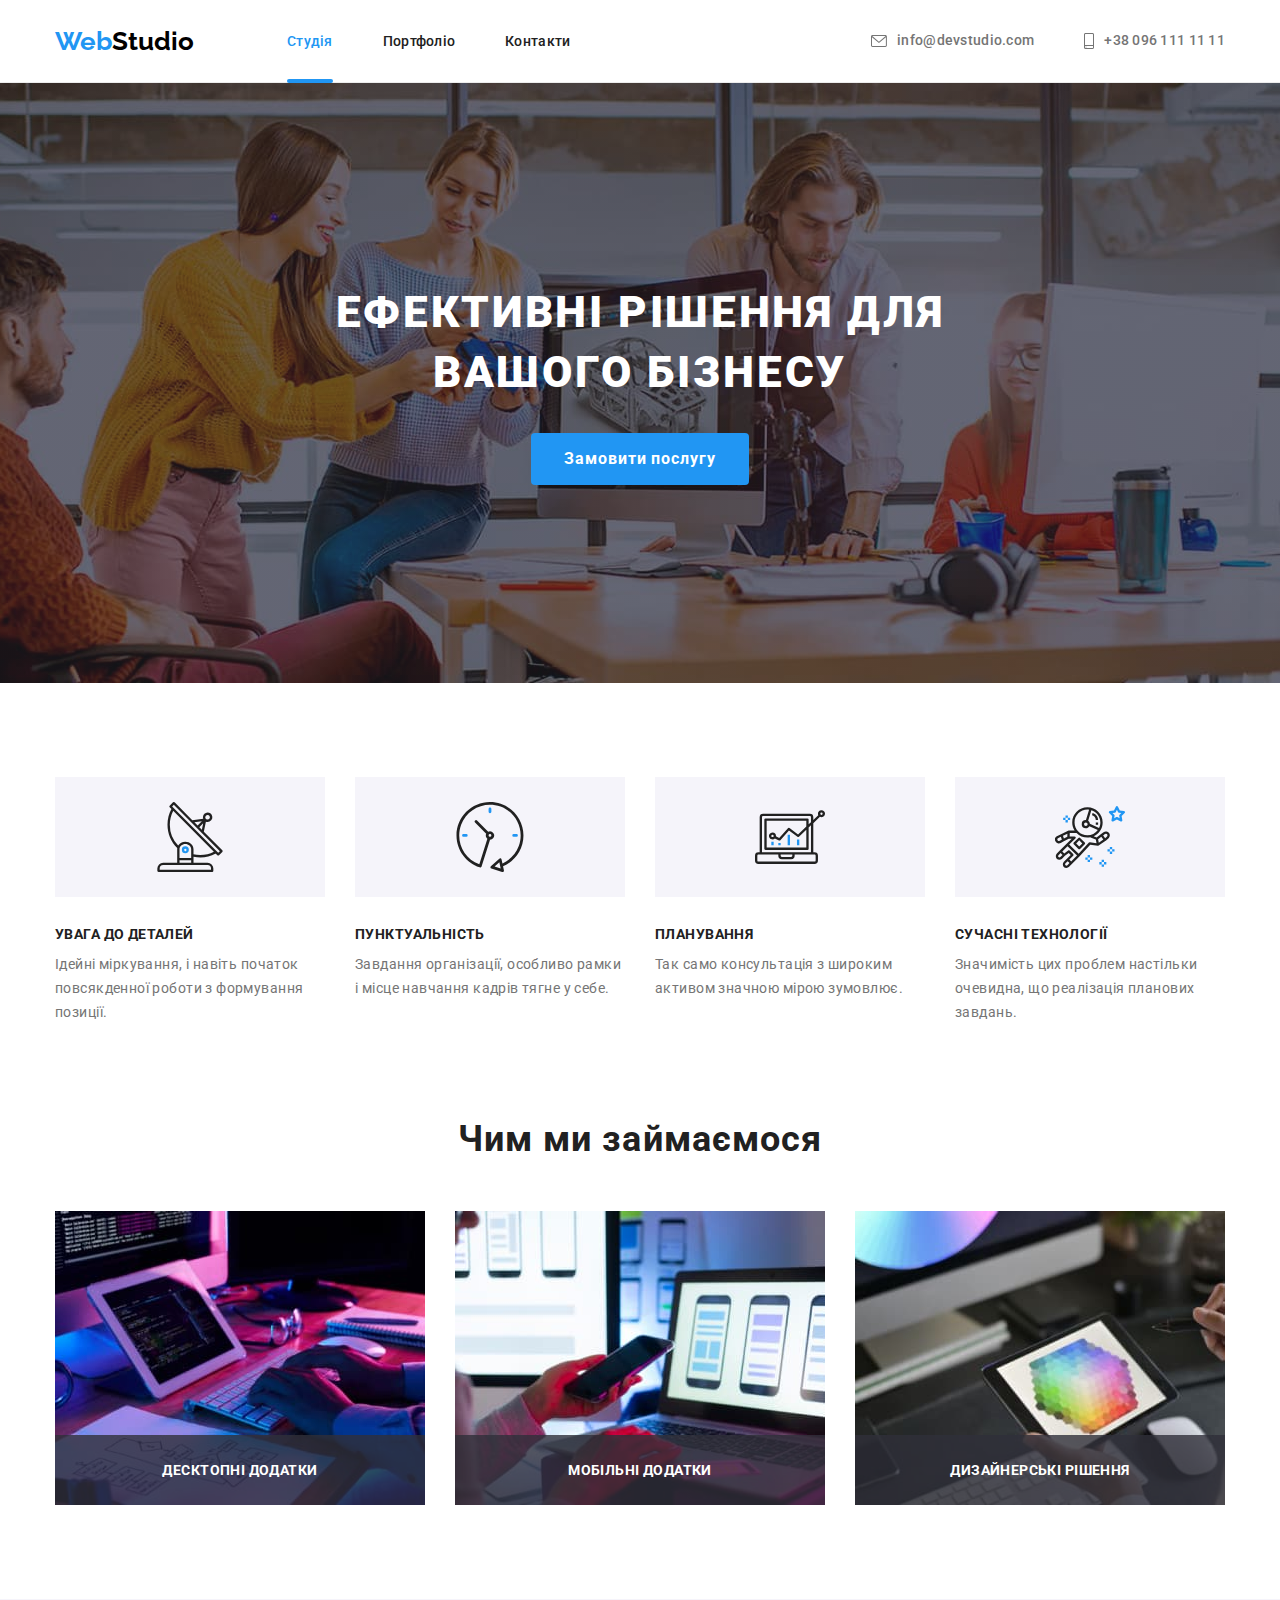
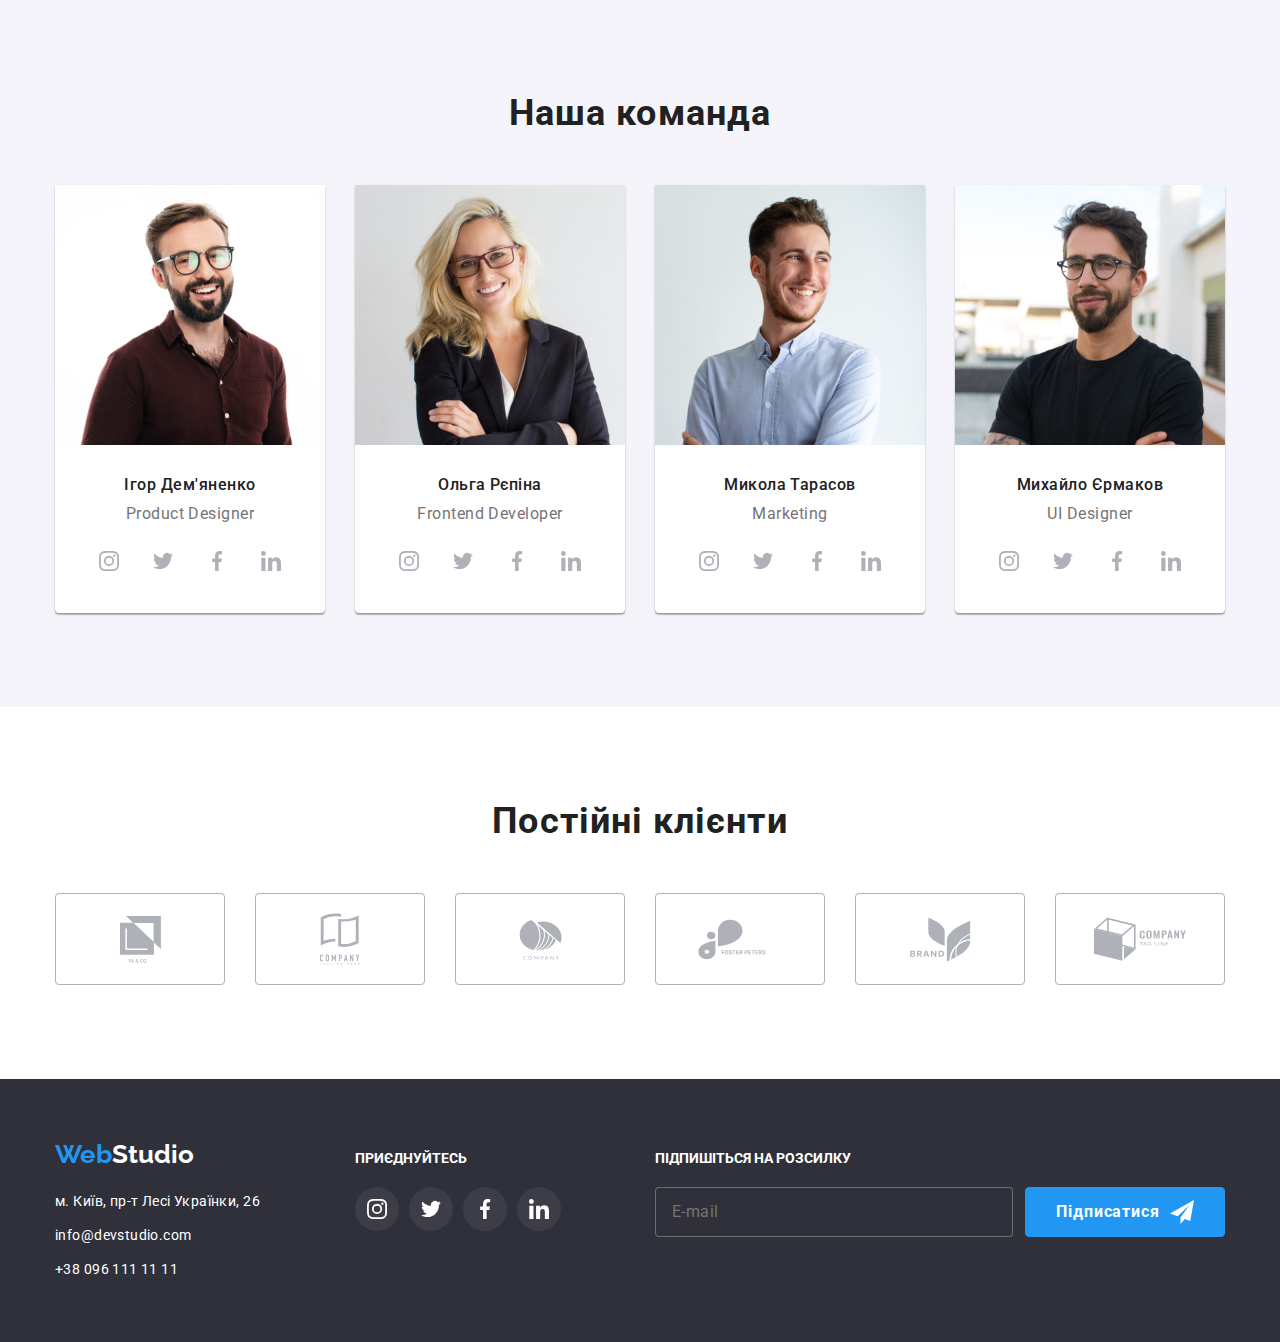
==== commit 325a051e: "bem is done" ====
--- a/index.html
+++ b/index.html
@@ -279,7 +279,7 @@
                     </svg>
                   </a>
                 </li>
-                <li class="card-list-item">
+                <li class="ourteam__card-list-item">
                   <a
                     href="#"
                     target="_blank"
@@ -611,42 +611,57 @@
         </div>
       </div>
     </footer>
-    <div class="backdrop is-hidden" data-modal>
+    <div class="modal__backdrop is-hidden" data-modal>
       <div class="modal">
-        <button type="button" class="btn-modal-close" data-modal-close>
-          <svg width="18" height="18">
+        <button type="button" class="modal__btn-close" data-modal-close>
+          <svg width="18" height="18" class="modal__btn-close-x">
             <use href="./images/symbol-defs2.svg#icon-close-black"></use>
           </svg>
         </button>
-        <p class="modal-title">Залиште свої дані, ми вам передзвонимо</p>
-        <form>
-          <div class="modal-label">
-            <label for="user_name">Ім'я</label>
-            <div class="input-wrap">
-              <input type="text" name="user_name" id="user_name" />
-              <svg width="18" height="18" class="icon-input">
+        <p class="modal__title">Залиште свої дані, ми вам передзвонимо</p>
+        <form class="modal__form">
+          <div class="modal__label-wrap">
+            <label for="user_name" class="modal__label">Ім'я</label>
+            <div class="modal__input-wrap">
+              <input
+                type="text"
+                name="user_name"
+                id="user_name"
+                class="modal__input"
+              />
+              <svg width="18" height="18" class="modal__input-icon">
                 <use
                   href="./images/symbol-defs2.svg#icon-person-black-18dp-1"
                 ></use>
               </svg>
             </div>
           </div>
-          <div class="modal-label">
-            <label for="user_tel">Телефон</label>
-            <div class="input-wrap">
-              <input type="tel" name="phone" id="user_tel" />
-              <svg width="18" height="18" class="icon-input">
+          <div class="modal__label-wrap">
+            <label for="user_tel" class="modal__label">Телефон</label>
+            <div class="modal__input-wrap">
+              <input
+                type="tel"
+                name="phone"
+                id="user_tel"
+                class="modal__input"
+              />
+              <svg width="18" height="18" class="modal__input-icon">
                 <use
                   href="./images/symbol-defs2.svg#icon-phone-black-18dp-1"
                 ></use>
               </svg>
             </div>
           </div>
-          <div class="modal-label">
-            <label for="user_email">Пошта</label>
-            <div class="input-wrap">
-              <input type="email" name="email" id="user_email" />
-              <svg width="18" height="18" class="icon-input">
+          <div class="modal__label-wrap">
+            <label for="user_email" class="modal__label">Пошта</label>
+            <div class="modal__input-wrap">
+              <input
+                type="email"
+                name="email"
+                id="user_email"
+                class="modal__input"
+              />
+              <svg width="18" height="18" class="modal__input-icon">
                 <use
                   href="./images/symbol-defs2.svg#icon-email-black-18dp-1"
                 ></use>
@@ -654,27 +669,27 @@
             </div>
           </div>
 
-          <label class="modal-label">
+          <label class="modal__label-wrap">
             Коментар
             <textarea
               name="feedback"
-              class="zoom"
+              class="moodal__textarea"
               rows="5"
               placeholder="Введіть текст"
             ></textarea>
           </label>
-          <label class="checkbox-label">
+          <label class="modal__checkbox-label">
             <input
               type="checkbox"
-              class="checkbox"
+              class="modal__checkbox"
               name="mark-box"
               value="agreement"
             />
-            <span class="icon"></span>
+            <span class="modal__checkbox-icon"></span>
             Погоджуюся з розсилкою та приймаю
-            <a href="" class="input-link"> Умови договору</a>
+            <a href="" class="modal__condition-link"> Умови договору</a>
           </label>
-          <button type="submit" class="modal-btn">Відправити</button>
+          <button type="submit" class="modal__accept-btn">Відправити</button>
         </form>
       </div>
     </div>
--- a/css/styles.css
+++ b/css/styles.css
@@ -805,7 +805,7 @@
 /* modal */
 
 
-.backdrop {
+.modal__backdrop {
     position: fixed;
     top: 0;
     left: 0;
@@ -816,6 +816,15 @@
     transition: opacity 250ms cubic-bezier(0.4, 0, 0.2, 1);
 }
 
+.modal__backdrop.is-hidden .modal {
+    transform: translate(-50%, 100%);
+}
+
+.modal__backdrop.is-hidden {
+    opacity: 0;
+    pointer-events: none;
+}
+
 .modal {
     position: absolute;
     top: 50%;
@@ -832,21 +841,7 @@
 }
 
 
-.modal form {
-    display: flex;
-    flex-direction: column;
-}
-
-.backdrop.is-hidden .modal {
-    transform: translate(-50%, 100%);
-}
-
-.backdrop.is-hidden {
-    opacity: 0;
-    pointer-events: none;
-}
-
-.btn-modal-close {
+.modal__btn-close {
     position: absolute;
     top: 8px;
     right: 8px;
@@ -864,17 +859,18 @@
 
 }
 
-.btn-modal-close svg {
+.modal__btn-close .modal__btn-close-x {
     fill: var(--logo-black-color);
     transition: fill 250ms cubic-bezier(0.4, 0, 0.2, 1);
 }
 
-.btn-modal-close:hover svg,
-.btn-modal-close:focus svg {
+.modal__btn-close:hover .modal__btn-close-x,
+.modal__btn-close:focus .modal__btn-close-x {
     fill: var(--main-blue-color);
 }
 
-.modal-title {
+
+.modal__title {
     text-align: center;
     margin-bottom: 12px;
     font-family: 'Roboto', sans-serif;
@@ -885,13 +881,28 @@
     color: rgba(33, 33, 33, 1)
 }
 
-.modal-label>label {
+.modal__form {
+    display: flex;
+    flex-direction: column;
+}
+
+.modal__label-wrap {
+    font-weight: 400;
+    font-size: 12px;
+    line-height: 1.17;
+    letter-spacing: 0.01em;
+
+}
+
+
+
+.modal__label {
     display: block;
     margin-bottom: 4px;
 
 }
 
-.modal-label input {
+.modal__input {
     display: flex;
     flex-direction: column;
     border: 1px solid rgba(33, 33, 33, 0.2);
@@ -912,15 +923,18 @@
 }
 
 
-.modal-label input:focus {
+
+
+
+.modal__input:focus {
     border-color: rgba(33, 150, 243, 1);
 }
 
-.input-wrap {
+.modal__input-wrap {
     position: relative;
 }
 
-.icon-input {
+.modal__input-icon {
     position: absolute;
     top: 50%;
     left: 12px;
@@ -930,21 +944,14 @@
     transition: fill 250ms cubic-bezier(0.4, 0, 0.2, 1);
 }
 
-input:focus+.icon-input {
+.modal__input:focus+.modal__input-icon {
 
     fill: rgba(33, 150, 243, 1);
 }
 
-.modal-coment,
-.modal-label {
-    font-weight: 400;
-    font-size: 12px;
-    line-height: 1.17;
-    letter-spacing: 0.01em;
-
-}
-
-.zoom {
+
+
+.moodal__textarea {
     height: 120px;
     width: 100%;
     resize: none;
@@ -962,11 +969,11 @@
 
 }
 
-.zoom:focus {
+.moodal__textarea:focus {
     border-color: rgba(33, 150, 243, 1);
 }
 
-.zoom::placeholder {
+.moodal__textarea::placeholder {
     font-family: 'Roboto', sans-serif;
     font-weight: 400;
     font-size: 12px;
@@ -974,18 +981,29 @@
     letter-spacing: 0.01em;
     color: rgba(117, 117, 117, 0.5);
 
-
-}
-
-
-
-.checkbox {
+}
+
+
+.modal__checkbox-label {
+    display: flex;
+    align-items: center;
+    margin-bottom: 30px;
+    font-weight: 400;
+    font-size: 14px;
+    line-height: 24px;
+    letter-spacing: 0.03em;
+    height: 24px;
+}
+
+
+
+.modal__checkbox {
     appearance: none;
     position: absolute;
 
 }
 
-.icon {
+.modal__checkbox-icon {
     display: inline-block;
     width: 16px;
     height: 15px;
@@ -996,7 +1014,7 @@
     margin-right: 7px;
 }
 
-.checkbox:focus+.icon {
+.modal__checkbox:focus+.modal__checkbox-icon {
     outline: 2px solid rgba(24, 140, 232, 1);
     ;
 }
@@ -1004,23 +1022,14 @@
 
 
 
-.checkbox:checked+.icon {
+.modal__checkbox:checked+.modal__checkbox-icon {
     background-image: url(../images/icon-check-use.svg);
 
 }
 
-.checkbox-label {
-    display: flex;
-    align-items: center;
-    margin-bottom: 30px;
-    font-weight: 400;
-    font-size: 14px;
-    line-height: 24px;
-    letter-spacing: 0.03em;
-    height: 24px;
-}
-
-.input-link {
+
+
+.modal__condition-link {
     position: relative;
     display: block;
     margin-left: 4px;
@@ -1030,7 +1039,7 @@
 }
 
 
-.input-link:after {
+.modal__condition-link:after {
     content: '';
     position: absolute;
     display: inline-block;
@@ -1041,7 +1050,7 @@
     background-color: rgba(33, 150, 243, 1);
 }
 
-.modal-btn {
+.modal__accept-btn {
     margin: auto;
     padding: 0;
     display: flex;
@@ -1065,8 +1074,8 @@
 
 }
 
-.modal-btn:hover,
-.modal-btn:focus {
+.modal__accept-btn:hover,
+.modal__accept-btn:focus {
     box-shadow: 0 4px 4px 0 rgba(0, 0, 0, 0.15);
     background-color: rgba(24, 140, 232, 1);
 }